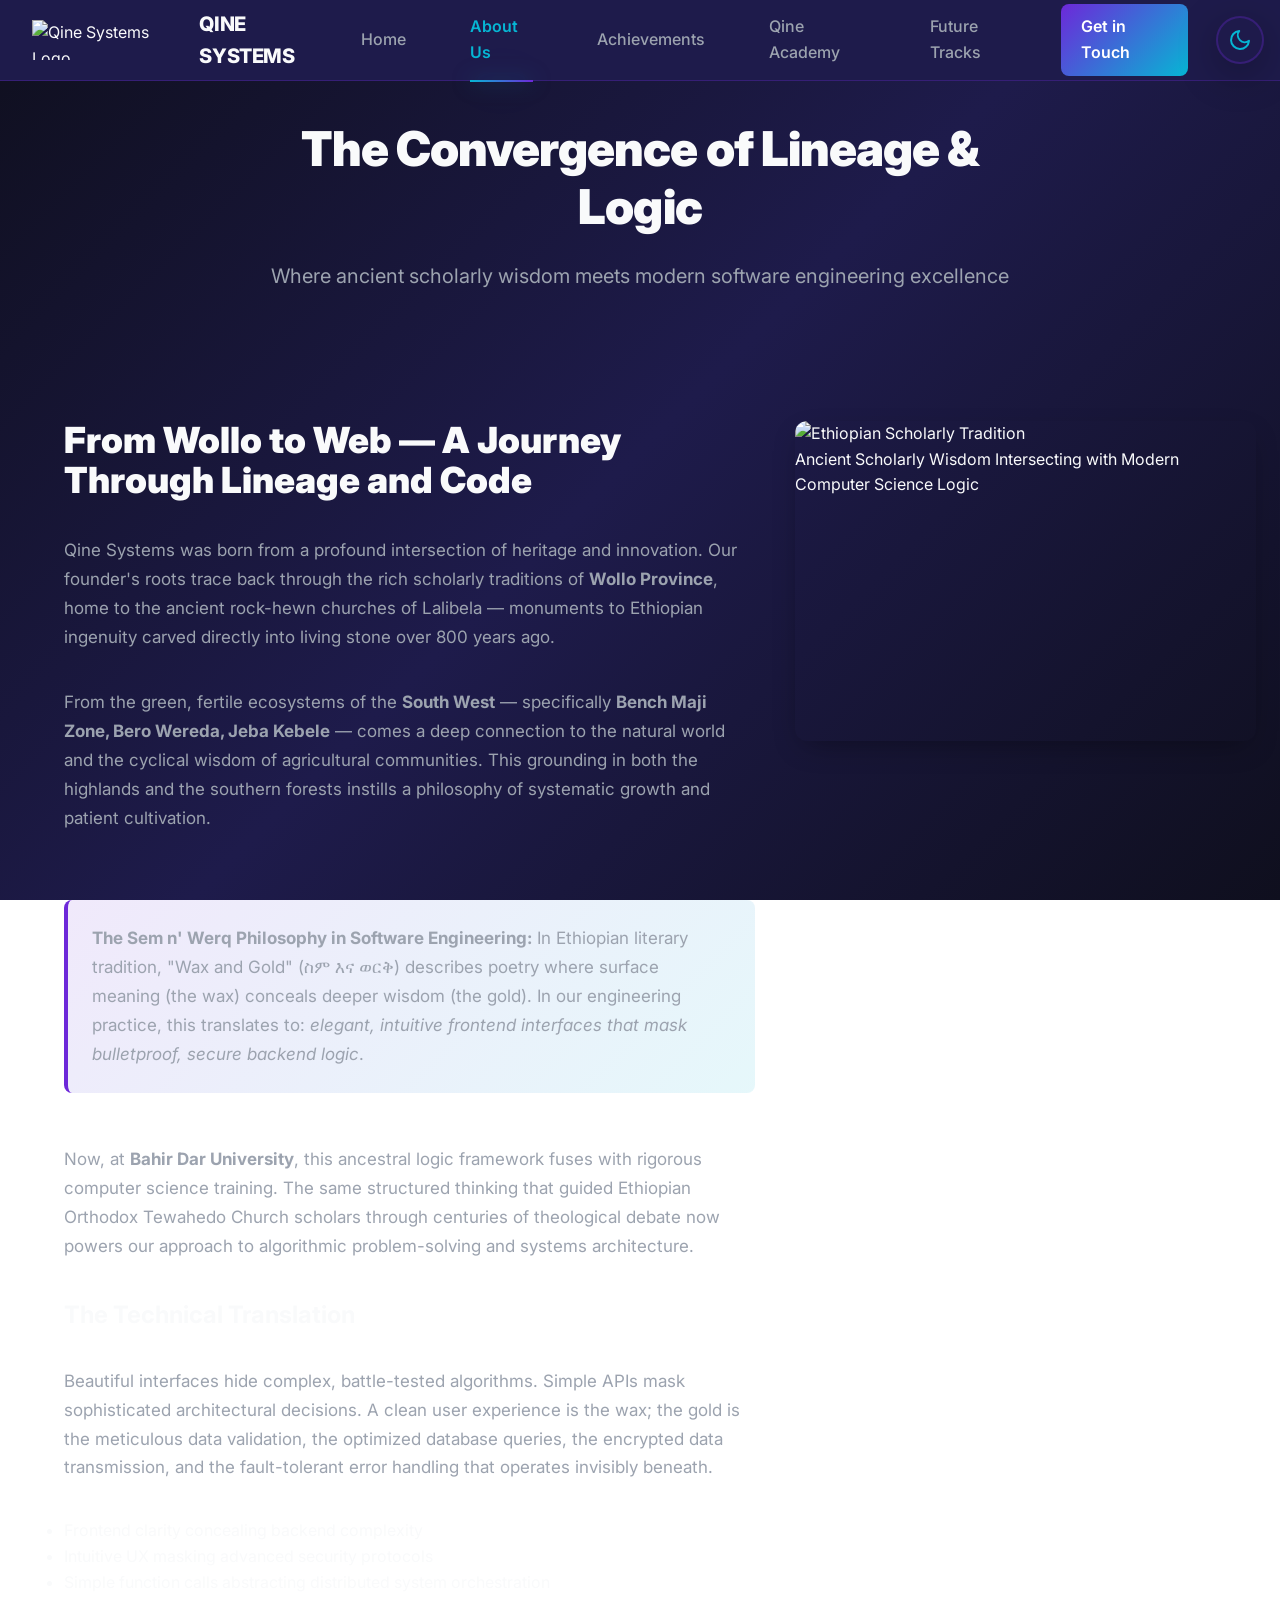
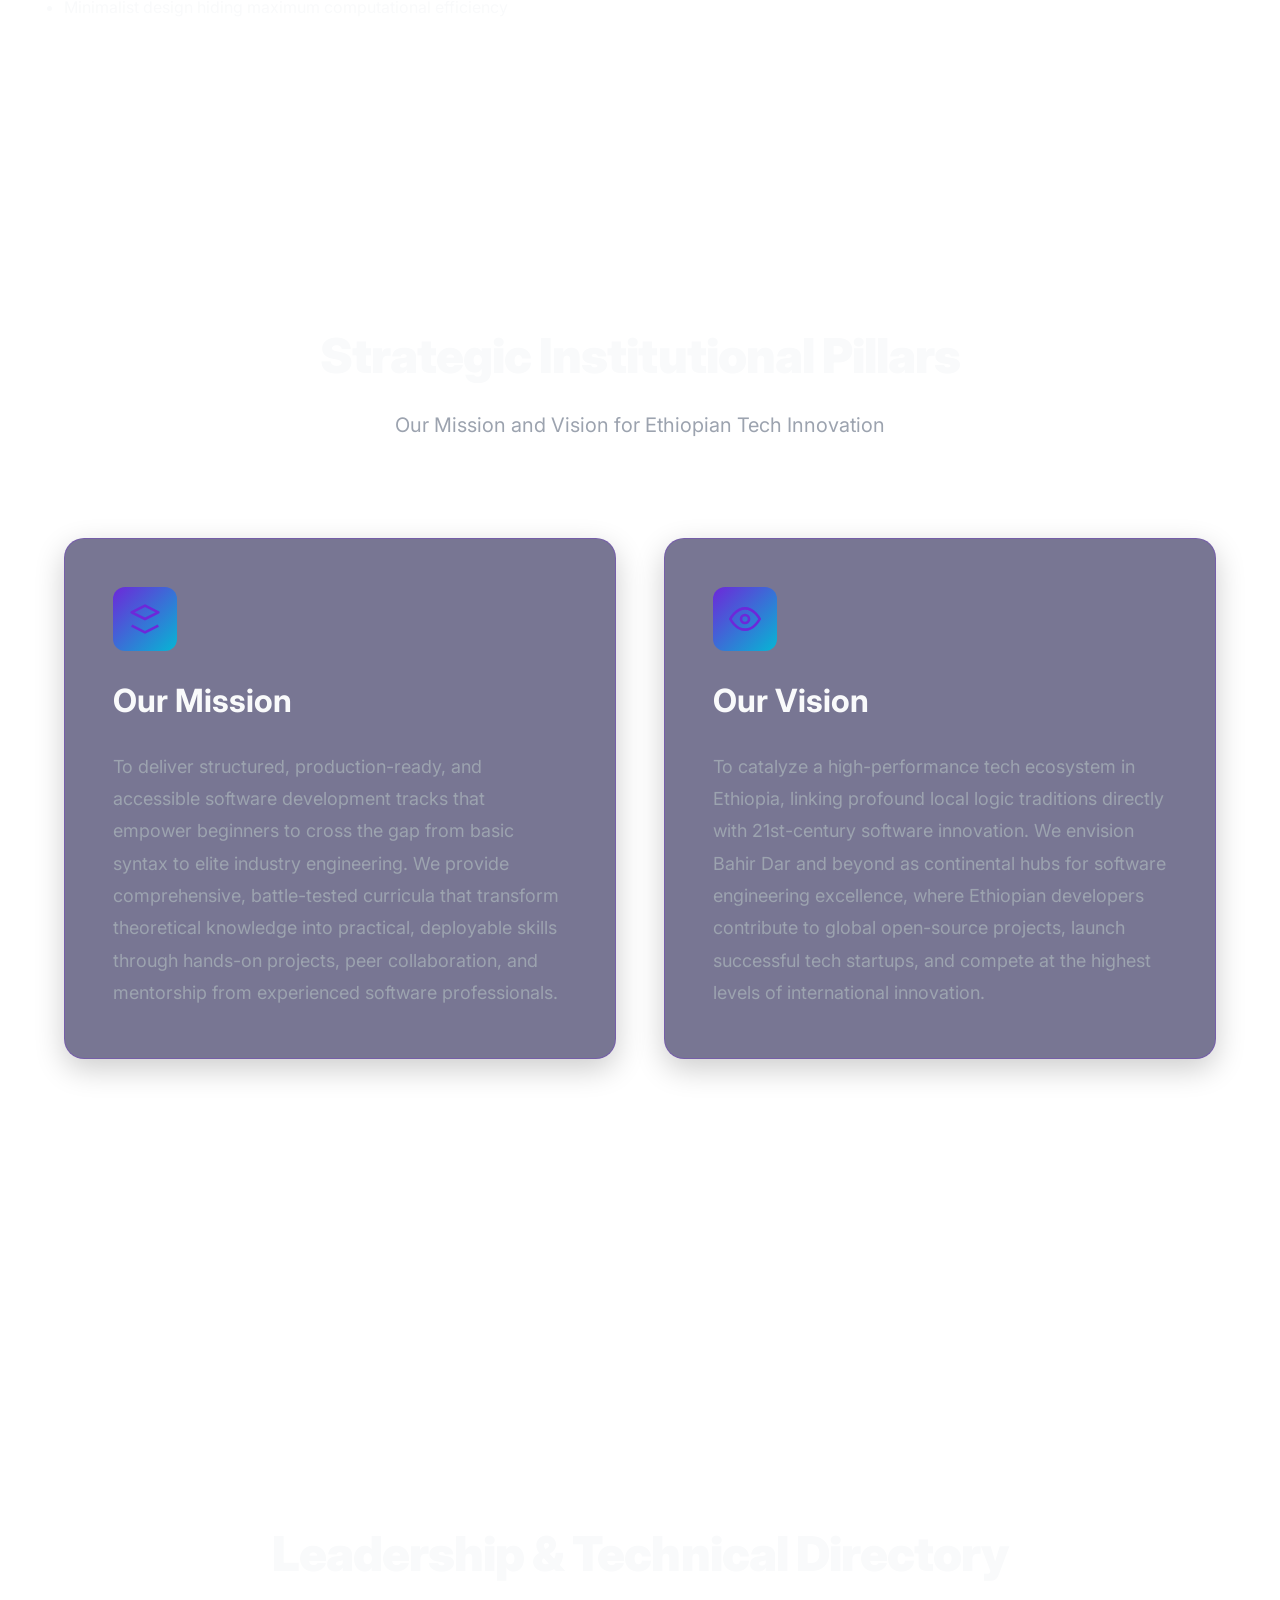
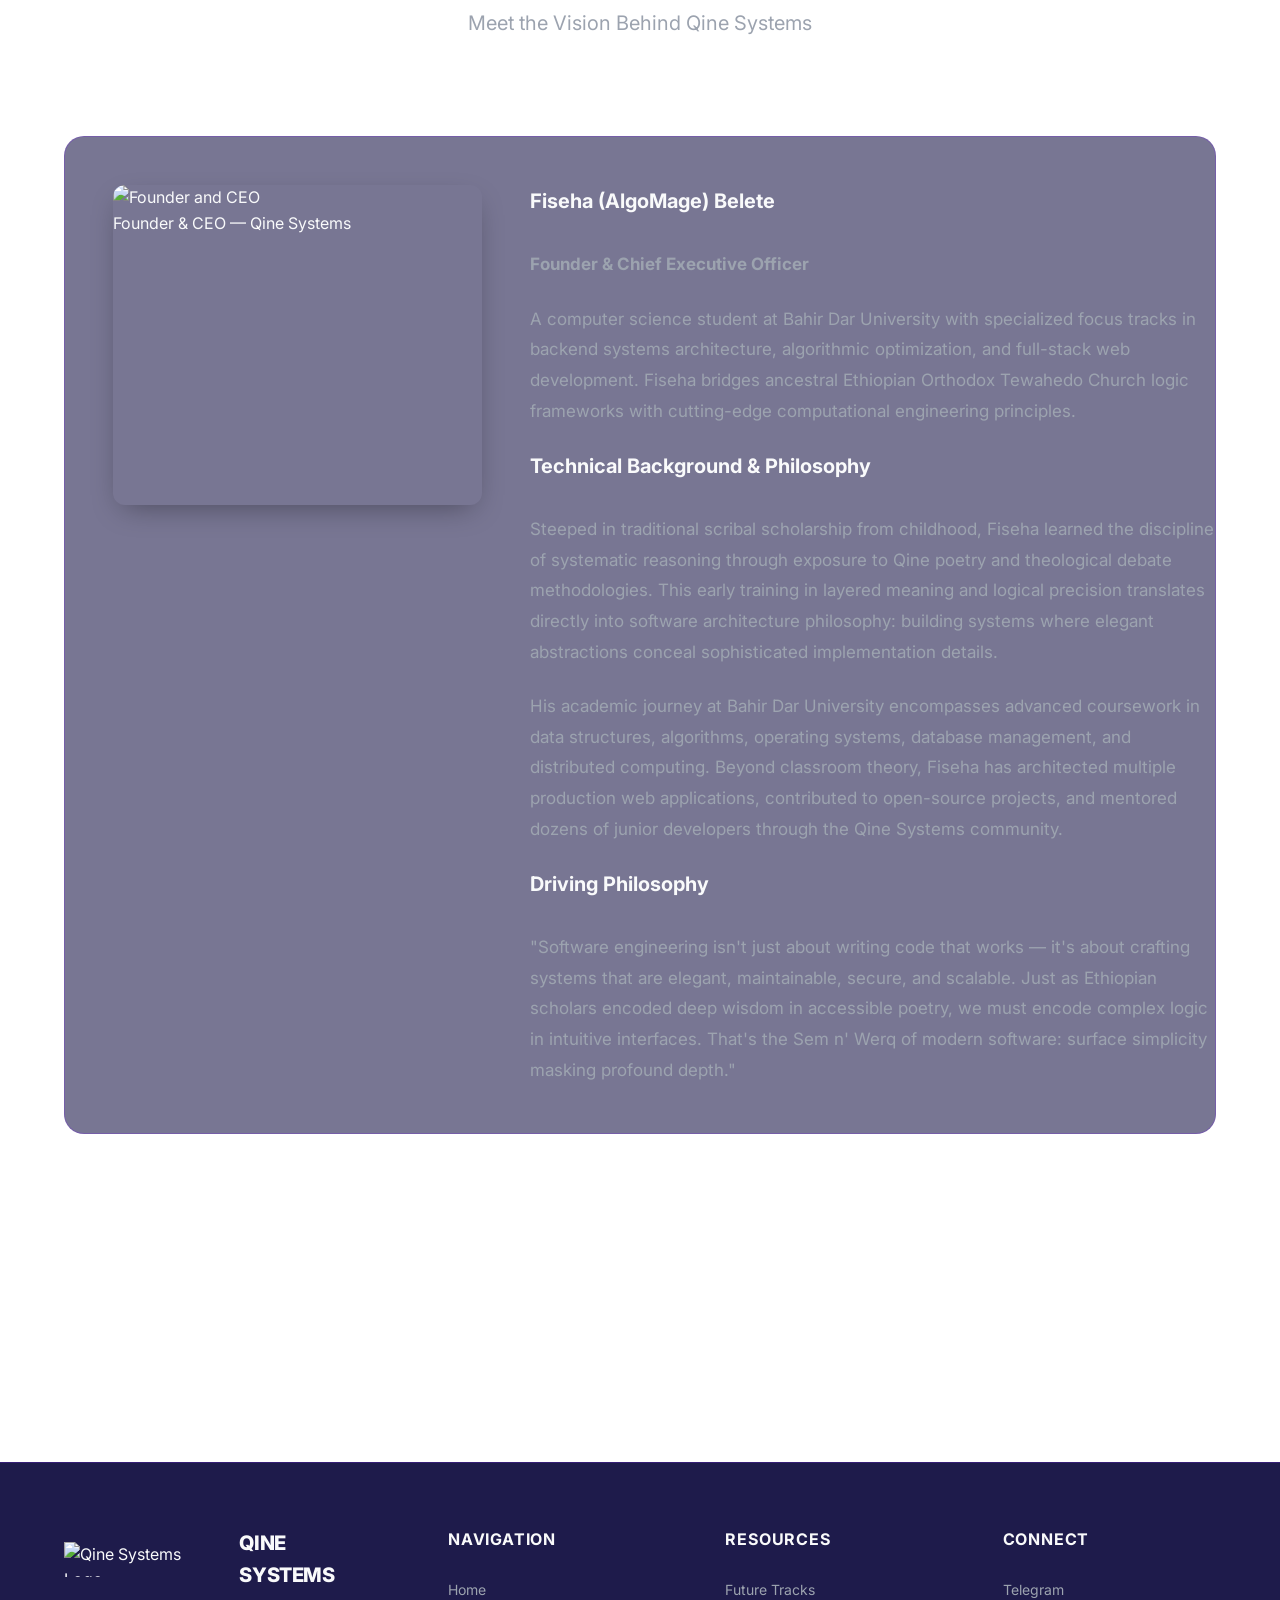
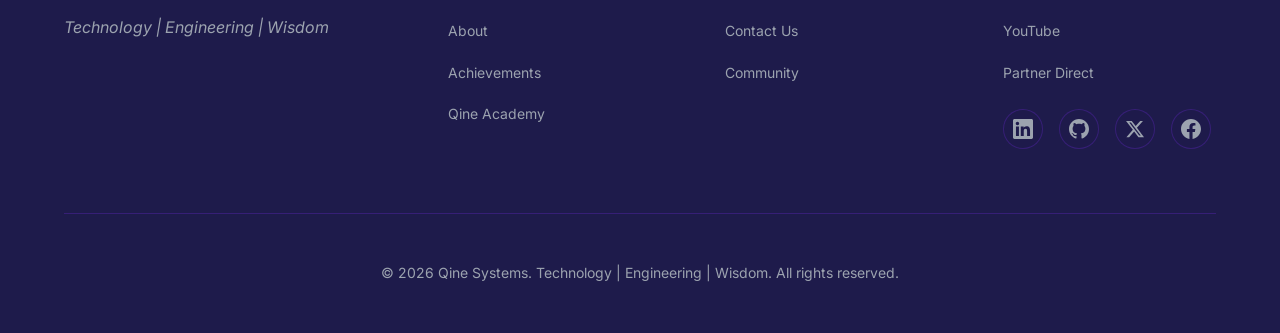
==== pages/about.html @ 892a22a5 "Add foundational HTML structure for Qine Systems website with header, footer, and home, roadmap, and" ====
<!DOCTYPE html>
<html lang="en">
<head>
    <meta charset="UTF-8">
    <meta name="viewport" content="width=device-width, initial-scale=1.0">
    <meta name="description" content="About Qine Systems - The Convergence of Lineage & Logic. Discover the Sem n' Werq philosophy and our academic foundation at Bahir Dar University.">
    <meta name="author" content="Qine Systems">
    <meta name="theme-color" content="#1E1B4B">
    <title>About Us - Qine Systems</title>
    <link rel="stylesheet" href="../styles.css">
    <link rel="preconnect" href="https://fonts.googleapis.com">
    <link rel="preconnect" href="https://fonts.gstatic.com" crossorigin>
    <link href="https://fonts.googleapis.com/css2?family=Inter:wght@300;400;500;600;700;800;900&family=JetBrains+Mono:wght@400;500;600;700&display=swap" rel="stylesheet">
</head>
<body>
    <!-- Global Navigation Bar with Theme Toggle INSIDE -->
    <header class="header" role="banner">
        <nav class="navbar" role="navigation" aria-label="Main navigation">
            <div class="nav-brand">
                <img src="../QineSystem-Logo.png" alt="Qine Systems Logo" class="nav-logo-image">
                <a href="home.html" class="logo">QINE SYSTEMS</a>
            </div>
            
            <button class="nav-toggle" aria-label="Toggle mobile menu">
                <span class="hamburger"></span>
                <span class="hamburger"></span>
                <span class="hamburger"></span>
            </button>
            
            <ul class="nav-menu">
                <li><a href="home.html" class="nav-link">Home</a></li>
                <li><a href="about.html" class="nav-link active">About Us</a></li>
                <li><a href="achievements.html" class="nav-link">Achievements</a></li>
                <li><a href="academy.html" class="nav-link">Qine Academy</a></li>
                <li><a href="roadmap.html" class="nav-link">Future Tracks</a></li>
                <li><a href="contact.html" class="nav-link btn-nav">Get in Touch</a></li>
            </ul>
            
            <!-- THEME TOGGLE - ABSOLUTE INSIDE HEADER -->
            <button class="theme-toggle" aria-label="Toggle dark/light mode" title="Toggle theme">
                <svg class="moon-icon" xmlns="http://www.w3.org/2000/svg" viewBox="0 0 24 24" fill="none" stroke="currentColor" stroke-width="2" stroke-linecap="round" stroke-linejoin="round">
                    <path d="M21 12.79A9 9 0 1 1 11.21 3 7 7 0 0 0 21 12.79z"></path>
                </svg>
                <svg class="sun-icon" xmlns="http://www.w3.org/2000/svg" viewBox="0 0 24 24" fill="none" stroke="currentColor" stroke-width="2" stroke-linecap="round" stroke-linejoin="round">
                    <circle cx="12" cy="12" r="5"></circle>
                    <line x1="12" y1="1" x2="12" y2="3"></line>
                    <line x1="12" y1="21" x2="12" y2="23"></line>
                    <line x1="4.22" y1="4.22" x2="5.64" y2="5.64"></line>
                    <line x1="18.36" y1="18.36" x2="19.78" y2="19.78"></line>
                    <line x1="1" y1="12" x2="3" y2="12"></line>
                    <line x1="21" y1="12" x2="23" y2="12"></line>
                    <line x1="4.22" y1="19.78" x2="5.64" y2="18.36"></line>
                    <line x1="18.36" y1="5.64" x2="19.78" y2="4.22"></line>
                </svg>
            </button>
        </nav>
    </header>

    <!-- SECTION 1: THE CULTURAL & STRUCTURAL ROADMAP -->
    <section id="about" class="deep-section about-section" role="main">
        <div class="container">
            <div class="section-header">
                <h1 class="section-title">The Convergence of Lineage & Logic</h1>
                <p class="section-subtitle">
                    Where ancient scholarly wisdom meets modern software engineering excellence
                </p>
            </div>
            
            <div class="asymmetric-grid">
                <!-- Left Column: Full Cultural Narrative (60%) -->
                <div class="content-column">
                    <h2>From Wollo to Web — A Journey Through Lineage and Code</h2>
                    
                    <p>
                        Qine Systems was born from a profound intersection of heritage and innovation. Our founder's 
                        roots trace back through the rich scholarly traditions of <strong>Wollo Province</strong>, home 
                        to the ancient rock-hewn churches of Lalibela — monuments to Ethiopian ingenuity carved directly 
                        into living stone over 800 years ago.
                    </p>
                    
                    <p>
                        From the green, fertile ecosystems of the <strong>South West</strong> — specifically <strong>Bench 
                        Maji Zone, Bero Wereda, Jeba Kebele</strong> — comes a deep connection to the natural world and 
                        the cyclical wisdom of agricultural communities. This grounding in both the highlands and the 
                        southern forests instills a philosophy of systematic growth and patient cultivation.
                    </p>
                    
                    <div class="highlight-box">
                        <p>
                            <strong>The Sem n' Werq Philosophy in Software Engineering:</strong> In Ethiopian literary 
                            tradition, "Wax and Gold" (ስም እና ወርቅ) describes poetry where surface meaning (the wax) 
                            conceals deeper wisdom (the gold). In our engineering practice, this translates to: 
                            <em>elegant, intuitive frontend interfaces that mask bulletproof, secure backend logic</em>.
                        </p>
                    </div>
                    
                    <p>
                        Now, at <strong>Bahir Dar University</strong>, this ancestral logic framework fuses with rigorous 
                        computer science training. The same structured thinking that guided Ethiopian Orthodox Tewahedo 
                        Church scholars through centuries of theological debate now powers our approach to algorithmic 
                        problem-solving and systems architecture.
                    </p>
                    
                    <h3>The Technical Translation</h3>
                    
                    <p>
                        Beautiful interfaces hide complex, battle-tested algorithms. Simple APIs mask sophisticated 
                        architectural decisions. A clean user experience is the wax; the gold is the meticulous data 
                        validation, the optimized database queries, the encrypted data transmission, and the fault-tolerant 
                        error handling that operates invisibly beneath.
                    </p>
                    
                    <ul>
                        <li>Frontend clarity concealing backend complexity</li>
                        <li>Intuitive UX masking advanced security protocols</li>
                        <li>Simple function calls abstracting distributed system orchestration</li>
                        <li>Minimalist design hiding maximum computational efficiency</li>
                    </ul>
                </div>
                
                <!-- Right Column: Heritage Visual (40%) -->
                <div class="image-container">
                    <img src="../assets/qine-heritage-visual.jpg" alt="Ethiopian Scholarly Tradition">
                    <div class="image-overlay">
                        <p class="image-note gold">Ancient Scholarly Wisdom Intersecting with Modern Computer Science Logic</p>
                    </div>
                </div>
            </div>
        </div>
    </section>

    <div class="section-divider"></div>

    <!-- SECTION 2: STRATEGIC INSTITUTIONAL PILLARS -->
    <section class="deep-section pillars-section">
        <div class="container">
            <div class="section-header">
                <h2 class="section-title">Strategic Institutional Pillars</h2>
                <p class="section-subtitle">Our Mission and Vision for Ethiopian Tech Innovation</p>
            </div>
            
            <div class="mission-vision-expanded">
                <!-- Mission Module -->
                <div class="mission-vision-card-large">
                    <div class="card-icon-large" aria-hidden="true">
                        <svg width="60" height="60" viewBox="0 0 24 24" fill="none" xmlns="http://www.w3.org/2000/svg">
                            <path d="M12 2L2 7L12 12L22 7L12 2Z" stroke="currentColor" stroke-width="2" stroke-linejoin="round"/>
                            <path d="M2 17L12 22L22 17" stroke="currentColor" stroke-width="2" stroke-linejoin="round"/>
                        </svg>
                    </div>
                    <h3>Our Mission</h3>
                    <p>
                        To deliver structured, production-ready, and accessible software development tracks that 
                        empower beginners to cross the gap from basic syntax to elite industry engineering. We 
                        provide comprehensive, battle-tested curricula that transform theoretical knowledge into 
                        practical, deployable skills through hands-on projects, peer collaboration, and mentorship 
                        from experienced software professionals.
                    </p>
                </div>
                
                <!-- Vision Module -->
                <div class="mission-vision-card-large">
                    <div class="card-icon-large" aria-hidden="true">
                        <svg width="60" height="60" viewBox="0 0 24 24" fill="none" xmlns="http://www.w3.org/2000/svg">
                            <path d="M1 12s4-8 11-8 11 8 11 8-4 8-11 8-11-8-11-8z" stroke="currentColor" stroke-width="2"/>
                            <circle cx="12" cy="12" r="3" stroke="currentColor" stroke-width="2"/>
                        </svg>
                    </div>
                    <h3>Our Vision</h3>
                    <p>
                        To catalyze a high-performance tech ecosystem in Ethiopia, linking profound local logic 
                        traditions directly with 21st-century software innovation. We envision Bahir Dar and beyond 
                        as continental hubs for software engineering excellence, where Ethiopian developers contribute 
                        to global open-source projects, launch successful tech startups, and compete at the highest 
                        levels of international innovation.
                    </p>
                </div>
            </div>
        </div>
    </section>

    <div class="section-divider"></div>

    <!-- SECTION 3: LEADERSHIP & TECH DIRECTORY -->
    <section class="deep-section leadership-section">
        <div class="container">
            <div class="section-header">
                <h2 class="section-title">Leadership & Technical Directory</h2>
                <p class="section-subtitle">Meet the Vision Behind Qine Systems</p>
            </div>
            
            <div class="leadership-profile-expanded">
                <!-- Left Column: Founder Profile Image (35%) -->
                <div class="image-container" style="height: 400px;">
                    <img src="../assets/founder-profile.jpg" alt="Founder and CEO">
                    <div class="image-overlay">
                        <p class="image-note gold">Founder & CEO — Qine Systems</p>
                    </div>
                </div>
                
                <!-- Right Column: Comprehensive Bio (65%) -->
                <div class="profile-bio-extended">
                    <h4>Fiseha (AlgoMage) Belete</h4>
                    <p><strong>Founder & Chief Executive Officer</strong></p>
                    
                    <p>
                        A computer science student at Bahir Dar University with specialized focus tracks in backend 
                        systems architecture, algorithmic optimization, and full-stack web development. Fiseha bridges 
                        ancestral Ethiopian Orthodox Tewahedo Church logic frameworks with cutting-edge computational 
                        engineering principles.
                    </p>
                    
                    <h4>Technical Background & Philosophy</h4>
                    
                    <p>
                        Steeped in traditional scribal scholarship from childhood, Fiseha learned the discipline of 
                        systematic reasoning through exposure to Qine poetry and theological debate methodologies. 
                        This early training in layered meaning and logical precision translates directly into software 
                        architecture philosophy: building systems where elegant abstractions conceal sophisticated 
                        implementation details.
                    </p>
                    
                    <p>
                        His academic journey at Bahir Dar University encompasses advanced coursework in data structures, 
                        algorithms, operating systems, database management, and distributed computing. Beyond classroom 
                        theory, Fiseha has architected multiple production web applications, contributed to open-source 
                        projects, and mentored dozens of junior developers through the Qine Systems community.
                    </p>
                    
                    <h4>Driving Philosophy</h4>
                    
                    <p>
                        "Software engineering isn't just about writing code that works — it's about crafting systems 
                        that are elegant, maintainable, secure, and scalable. Just as Ethiopian scholars encoded deep 
                        wisdom in accessible poetry, we must encode complex logic in intuitive interfaces. That's the 
                        Sem n' Werq of modern software: surface simplicity masking profound depth."
                    </p>
                </div>
            </div>
        </div>
    </section>

    <!-- Footer -->
    <footer class="footer" role="contentinfo">
        <div class="container">
            <div class="footer-content">
                <div class="footer-brand">
                    <div class="footer-logo-container">
                        <img src="../QineSystem-Logo.png" alt="Qine Systems Logo" class="footer-logo-image">
                        <h3 class="footer-logo">QINE SYSTEMS</h3>
                    </div>
                    <p class="footer-tagline">Technology | Engineering | Wisdom</p>
                </div>
                
                <nav class="footer-links" aria-label="Footer navigation">
                    <div class="footer-column">
                        <h4>Navigation</h4>
                        <ul>
                            <li><a href="home.html">Home</a></li>
                            <li><a href="about.html">About</a></li>
                            <li><a href="achievements.html">Achievements</a></li>
                            <li><a href="academy.html">Qine Academy</a></li>
                        </ul>
                    </div>
                    
                    <div class="footer-column">
                        <h4>Resources</h4>
                        <ul>
                            <li><a href="roadmap.html">Future Tracks</a></li>
                            <li><a href="contact.html">Contact Us</a></li>
                            <li><a href="https://t.me/QineSystems" target="_blank" rel="noopener noreferrer">Community</a></li>
                        </ul>
                    </div>
                    
                    <div class="footer-column">
                        <h4>Connect</h4>
                        <ul>
                            <li><a href="https://t.me/QineSystems" target="_blank" rel="noopener noreferrer">Telegram</a></li>
                            <li><a href="https://youtube.com/@QineSystems" target="_blank" rel="noopener noreferrer">YouTube</a></li>
                            <li><a href="https://t.me/YourPersonalTelegram" target="_blank" rel="noopener noreferrer">Partner Direct</a></li>
                        </ul>
                        <div class="footer-social">
                            <a href="https://www.linkedin.com/company/qinesystems" class="social-link linkedin" target="_blank" rel="noopener noreferrer" aria-label="LinkedIn">
                                <svg xmlns="http://www.w3.org/2000/svg" viewBox="0 0 24 24" fill="currentColor">
                                    <path d="M20.447 20.452h-3.554v-5.569c0-1.328-.027-3.037-1.852-3.037-1.853 0-2.136 1.445-2.136 2.939v5.667H9.351V9h3.414v1.561h.046c.477-.9 1.637-1.85 3.37-1.85 3.601 0 4.267 2.37 4.267 5.455v6.286zM5.337 7.433c-1.144 0-2.063-.926-2.063-2.065 0-1.138.92-2.063 2.063-2.063 1.14 0 2.064.925 2.064 2.063 0 1.139-.925 2.065-2.064 2.065zm1.782 13.019H3.555V9h3.564v11.452zM22.225 0H1.771C.792 0 0 .774 0 1.729v20.542C0 23.227.792 24 1.771 24h20.451C23.2 24 24 23.227 24 22.271V1.729C24 .774 23.2 0 22.222 0h.003z"/>
                                </svg>
                            </a>
                            <a href="https://github.com/qinesystems" class="social-link github" target="_blank" rel="noopener noreferrer" aria-label="GitHub">
                                <svg xmlns="http://www.w3.org/2000/svg" viewBox="0 0 24 24" fill="currentColor">
                                    <path d="M12 0c-6.626 0-12 5.373-12 12 0 5.302 3.438 9.8 8.207 11.387.599.111.793-.261.793-.577v-2.234c-3.338.726-4.033-1.416-4.033-1.416-.546-1.387-1.333-1.756-1.333-1.756-1.089-.745.083-.729.083-.729 1.205.084 1.839 1.237 1.839 1.237 1.07 1.834 2.807 1.304 3.492.997.107-.775.418-1.305.762-1.604-2.665-.305-5.467-1.334-5.467-5.931 0-1.311.469-2.381 1.236-3.221-.124-.303-.535-1.524.117-3.176 0 0 1.008-.322 3.301 1.23.957-.266 1.983-.399 3.003-.404 1.02.005 2.047.138 3.006.404 2.291-1.552 3.297-1.23 3.297-1.23.653 1.653.242 2.874.118 3.176.77.84 1.235 1.911 1.235 3.221 0 4.609-2.807 5.624-5.479 5.921.43.372.823 1.102.823 2.222v3.293c0 .319.192.694.801.576 4.765-1.589 8.199-6.086 8.199-11.386 0-6.627-5.373-12-12-12z"/>
                                </svg>
                            </a>
                            <a href="https://twitter.com/QineSystems" class="social-link twitter" target="_blank" rel="noopener noreferrer" aria-label="X (Twitter)">
                                <svg xmlns="http://www.w3.org/2000/svg" viewBox="0 0 24 24" fill="currentColor">
                                    <path d="M18.244 2.25h3.308l-7.227 8.26 8.502 11.24H16.17l-5.214-6.817L4.99 21.75H1.68l7.73-8.835L1.254 2.25H8.08l4.713 6.231zm-1.161 17.52h1.833L7.084 4.126H5.117z"/>
                                </svg>
                            </a>
                            <a href="https://www.facebook.com/QineSystems" class="social-link facebook" target="_blank" rel="noopener noreferrer" aria-label="Facebook">
                                <svg xmlns="http://www.w3.org/2000/svg" viewBox="0 0 24 24" fill="currentColor">
                                    <path d="M24 12.073c0-6.627-5.373-12-12-12s-12 5.373-12 12c0 5.99 4.388 10.954 10.125 11.854v-8.385H7.078v-3.47h3.047V9.43c0-3.007 1.792-4.669 4.533-4.669 1.312 0 2.686.235 2.686.235v2.953H15.83c-1.491 0-1.956.925-1.956 1.874v2.25h3.328l-.532 3.47h-2.796v8.385C19.612 23.027 24 18.062 24 12.073z"/>
                                </svg>
                            </a>
                        </div>
                    </div>
                </nav>
            </div>
            
            <div class="footer-bottom">
                <p>&copy; 2026 Qine Systems. Technology | Engineering | Wisdom. All rights reserved.</p>
            </div>
        </div>
    </footer>

    

    <script src="../script.js"></script>
</body>
</html>
---- styles.css ----
/* ========================================
   QINE SYSTEMS - FIXED LAYOUT CONFIGURATION
   Elite Frontend with Strict Constraints
   ======================================== */

* {
    margin: 0;
    padding: 0;
    box-sizing: border-box;
}
  body {
    /* Sets the background image path */
    background-image: url('qine.jpg'); 

    /* Prevents the image from repeating like a tile grid */
    background-repeat: no-repeat; 

    /* Scales the image to fully cover the entire screen */
    background-size: cover; 

    /* Centers the image horizontally and vertically */
    background-position: center; 

    /* Keeps the image fixed in place while scrolling */
    background-attachment: fixed; 
  }
:root {
    /* DARK MODE (Default) - Cyber Tech Aesthetic */
    --deep-indigo: #1E1B4B;
    --dark-indigo: #312E81;
    --dark-obsidian: #0F0F1E;
    --electric-violet: #6D28D9;
    --cyber-blue: #06B6D4;
    --radiant-gold: #D97706;
    
    /* Extended Colors */
    --violet-light: #8B5CF6;
    --blue-light: #22D3EE;
    --gold-light: #FBBF24;
    --gray-dark: #1F2937;
    --gray-medium: #374151;
    --gray-light: #9CA3AF;
    --white: #FFFFFF;
    --off-white: #F9FAFB;
    
    /* Theme Variables - Dark Mode */
    --bg-primary: linear-gradient(135deg, #0F0F1E 0%, #1E1B4B 50%, #0F0F1E 100%);
    --bg-secondary: #1E1B4B;
    --bg-card: rgba(30, 27, 75, 0.6);
    --text-primary: #F9FAFB;
    --text-secondary: #9CA3AF;
    --border-color: rgba(109, 40, 217, 0.3);
    
    /* Typography */
    --font-primary: 'Inter', -apple-system, BlinkMacSystemFont, 'Segoe UI', sans-serif;
    --font-mono: 'JetBrains Mono', 'Fira Code', monospace;
    
    /* Spacing */
    --spacing-xs: 0.5rem;
    --spacing-sm: 1rem;
    --spacing-md: 1.5rem;
    --spacing-lg: 2rem;
    --spacing-xl: 3rem;
    --spacing-2xl: 4rem;
    --spacing-3xl: 6rem;
    
    /* Transitions */
    --transition-fast: 0.2s ease;
    --transition-normal: 0.3s ease;
    --transition-slow: 0.5s ease;
    
    /* Border Radius */
    --radius-sm: 0.375rem;
    --radius-md: 0.5rem;
    --radius-lg: 0.75rem;
    --radius-xl: 1rem;
    
    /* Shadows & Glows */
    --glow-violet: 0 0 20px rgba(109, 40, 217, 0.5), 0 0 40px rgba(109, 40, 217, 0.3);
    --glow-blue: 0 0 20px rgba(6, 182, 212, 0.5), 0 0 40px rgba(6, 182, 212, 0.3);
    --glow-gold: 0 0 20px rgba(217, 119, 6, 0.5), 0 0 40px rgba(217, 119, 6, 0.3);
    --shadow-lg: 0 10px 40px rgba(0, 0, 0, 0.3);
    --shadow-xl: 0 20px 60px rgba(0, 0, 0, 0.4);
}

/* LIGHT MODE - SEVERED ENGINE WITH STRICT CONSTRAINTS */
[data-theme="light"] {
    /* FORCE LIGHT BACKGROUND */
    --bg-primary: #F8FAFC;
    --bg-secondary: #FFFFFF;
    --bg-card: rgba(255, 255, 255, 0.95);
    
    /* FORCE DEEP DARK TEXT */
    --text-primary: #0F172A;
    --text-secondary: #475569;
    
    /* HIGH CONTRAST ACCENTS - NO NEON */
    --electric-violet: #6D28D9;  /* Deep Royal Violet */
    --cyber-blue: #2563EB;       /* Deep Royal Blue */
    --radiant-gold: #B45309;     /* Antique Gold */
    
    --violet-light: #6D28D9;
    --blue-light: #2563EB;
    --gold-light: #B45309;
    
    /* Borders */
    --border-color: rgba(109, 40, 217, 0.2);
    
    /* NO GLOWING NEON IN LIGHT MODE */
    --glow-violet: 0 0 15px rgba(109, 40, 217, 0.2);
    --glow-blue: 0 0 15px rgba(37, 99, 235, 0.2);
    --glow-gold: 0 0 15px rgba(180, 83, 9, 0.2);
    --shadow-lg: 0 10px 40px rgba(0, 0, 0, 0.1);
    --shadow-xl: 0 20px 60px rgba(0, 0, 0, 0.12);
}

html {
    scroll-behavior: smooth;
    overflow-x: hidden;
}

/* ABSOLUTE ALIGNMENT - CENTERED FLEX LAYOUT */
body {
    font-family: var(--font-primary);
    background: var(--bg-primary);
    background-attachment: fixed;
    color: var(--text-primary);
    line-height: 1.6;
    overflow-x: hidden;
    min-height: 100vh;
    transition: background 0.3s ease, color 0.3s ease;
    
    /* GLOBAL CENTERING TO PREVENT DRIFT */
    display: flex;
    flex-direction: column;
    justify-content: center;
    align-items: center;
}


/* ========================================
   OPTIMIZED LAYOUT - COMPACT VERTICAL FLOW
   Eliminates Empty Spaces & Tight Padding
   ======================================== */

/* Remove Min-Height Constraints - Let Content Flow Naturally */
.deep-section,
.hero-section,
.about-section,
.achievements-section,
.academy-section,
.contact-section {
    min-height: auto !important;
    height: auto !important;
    padding: 2.5rem 0 !important; /* Compact py-10 equivalent */
}

/* Asymmetric Grid - Compact Version */
.asymmetric-grid {
    display: grid;
    grid-template-columns: 60% 40%;
    gap: 2.5rem;
    align-items: start; /* Changed from center to start */
    padding: 2rem 0; /* Reduced from 6rem */
    min-height: auto; /* Removed min-height constraint */
}

.asymmetric-grid.reversed {
    grid-template-columns: 40% 60%;
}

/* Strict 50/50 Split - Compact Version */
.split-grid-50 {
    display: grid;
    grid-template-columns: 1fr 1fr;
    gap: 2.5rem;
    align-items: start; /* Changed from center to start */
    padding: 2rem 0; /* Reduced from 6rem */
}

@media (max-width: 1024px) {
    .asymmetric-grid,
    .asymmetric-grid.reversed,
    .split-grid-50 {
        grid-template-columns: 1fr;
        gap: 2rem;
        padding: 2rem 0;
    }
}

/* Content Column - Compact Spacing */
.content-column {
    display: flex;
    flex-direction: column;
    gap: 1.25rem; /* Reduced from 2rem */
}

.content-column h2 {
    font-size: 2.25rem; /* Reduced from 2.5rem */
    font-weight: 900;
    line-height: 1.1;
    margin-bottom: 1rem; /* Reduced from 1.5rem */
    color: var(--text-primary);
}

.content-column h3 {
    font-size: 1.5rem; /* Reduced from 1.75rem */
    font-weight: 700;
    margin-bottom: 0.75rem;
    color: var(--text-primary);
}

.content-column p {
    font-size: 1.0625rem; /* Slightly reduced */
    line-height: 1.7; /* Tightened from 1.8 */
    color: var(--text-secondary);
    margin-bottom: 1rem; /* Reduced from 1.5rem */
}

/* Section Dividers - Reduced Margins */
.section-divider {
    height: 1px; /* Reduced from 2px */
    background: linear-gradient(90deg, transparent, var(--electric-violet), var(--cyber-blue), transparent);
    margin: 3rem 0; /* Reduced from 6rem */
    opacity: 0.3;
}

/* Highlight Box - Compact */
.highlight-box {
    background: linear-gradient(135deg, rgba(109, 40, 217, 0.1), rgba(6, 182, 212, 0.1));
    border-left: 3px solid var(--electric-violet); /* Reduced from 4px */
    padding: 1rem; /* Reduced from 1.5rem */
    border-radius: 8px;
    margin: 1.25rem 0; /* Reduced from 2rem */
}

/* Image Containers - Strict Height Constraint */
.image-container,
.image-wrapper-enhanced {
    border-radius: 12px;
    width: 100%;
    max-height: 320px; /* Strict constraint */
    height: 320px; /* Fixed height */
    overflow: hidden;
    position: relative;
    box-shadow: 0 10px 30px -10px rgba(0, 0, 0, 0.4);
    transition: all 0.3s ease;
    margin: 0 auto;
}

.image-container:hover,
.image-wrapper-enhanced:hover {
    transform: translateY(-3px); /* Reduced from -5px */
    box-shadow: 0 15px 40px -10px rgba(0, 0, 0, 0.5);
}

.image-container img,
.image-wrapper-enhanced img {
    width: 100%;
    height: 100%;
    object-fit: cover;
}

/* Section Headers - Compact */
.section-header {
    text-align: center;
    margin-bottom: 2rem; /* Reduced from 3xl */
}

.section-title {
    font-size: 2.25rem; /* Reduced from 2.5rem/3rem */
    font-weight: 900;
    line-height: 1.2;
    margin-bottom: 0.75rem; /* Reduced */
    color: var(--text-primary);
}

.section-subtitle {
    font-size: 1.0625rem; /* Reduced from 1.25rem */
    line-height: 1.6;
    color: var(--text-secondary);
    max-width: 800px;
    margin: 0 auto;
}

/* Reduce motion for accessibility */
@media (prefers-reduced-motion: reduce) {
    *,
    *::before,
    *::after {
        animation-duration: 0.01ms !important;
        animation-iteration-count: 1 !important;
        transition-duration: 0.01ms !important;
    }
    
    html {
        scroll-behavior: auto;
    }
}

/* ========================================
   UTILITY CLASSES
   ======================================== */

.container {
    width: 100%;
    max-width: 1280px;
    margin: 0 auto;
    padding: 0 var(--spacing-md);
}

@media (min-width: 768px) {
    .container {
        padding: 0 var(--spacing-lg);
    }
}

.gradient-text {
    background: linear-gradient(135deg, var(--electric-violet), var(--cyber-blue), var(--radiant-gold));
    -webkit-background-clip: text;
    -webkit-text-fill-color: transparent;
    background-clip: text;
}

/* ========================================
   HEADER & NAVIGATION
   ======================================== */

.header {
    position: fixed;
    top: 0;
    left: 0;
    right: 0;
    z-index: 1000;
    background: var(--bg-secondary);
    border-bottom: 1px solid var(--border-color);
    backdrop-filter: blur(10px);
}

.navbar {
    position: relative;
    display: flex;
    align-items: center;
    justify-content: space-between;
    height: 80px;
    padding: 0 var(--spacing-md);
    max-width: 1280px;
    margin: 0 auto;
}

@media (min-width: 768px) {
    .navbar {
        padding: 0 var(--spacing-lg);
    }
}

.nav-brand {
    display: flex;
    align-items: center;
    gap: var(--spacing-sm);
    z-index: 1001;
}

.nav-logo-image {
    height: 40px;
    width: auto;
    object-fit: contain;
}

.logo {
    font-size: 1.25rem;
    font-weight: 800;
    color: var(--text-primary);
    text-decoration: none;
    letter-spacing: -0.02em;
}

/* FORCE STICKY TOGGLE - ABSOLUTE INSIDE HEADER */
.theme-toggle {
    position: absolute;
    right: 1rem;
    top: 50%;
    transform: translateY(-50%);
    z-index: 1002;
    width: 48px;
    height: 48px;
    display: flex;
    align-items: center;
    justify-content: center;
    background: var(--bg-card);
    border: 2px solid var(--border-color);
    border-radius: 50%;
    cursor: pointer;
    transition: all var(--transition-normal);
    box-shadow: var(--shadow-lg);
}

.theme-toggle:hover {
    border-color: var(--electric-violet);
    box-shadow: var(--glow-violet);
}

.theme-toggle svg {
    width: 24px;
    height: 24px;
    color: var(--cyber-blue);
    transition: transform var(--transition-normal);
}

.theme-toggle:hover svg {
    transform: rotate(180deg);
}

.theme-toggle .sun-icon {
    display: none;
}

.theme-toggle .moon-icon {
    display: block;
}

[data-theme="light"] .theme-toggle .sun-icon {
    display: block;
    color: var(--radiant-gold);
}

[data-theme="light"] .theme-toggle .moon-icon {
    display: none;
}

/* Mobile Toggle Position Adjustment */
@media (max-width: 768px) {
    .theme-toggle {
        right: 70px;
    }
}

/* Navigation Menu */
.nav-menu {
    display: flex;
    align-items: center;
    gap: var(--spacing-sm);
    list-style: none;
    margin-right: 60px;
}

.nav-link {
    display: inline-block;
    padding: var(--spacing-sm) var(--spacing-md);
    font-size: 1rem;
    font-weight: 500;
    color: var(--text-secondary);
    text-decoration: none;
    border-radius: var(--radius-md);
    transition: all var(--transition-fast);
}

.nav-link:hover {
    color: var(--cyber-blue);
    background: var(--bg-card);
}

.nav-link.active {
    color: var(--cyber-blue);
    font-weight: 600;
    position: relative;
}

.nav-link.active::after {
    content: '';
    position: absolute;
    bottom: 0;
    left: var(--spacing-md);
    right: var(--spacing-md);
    height: 2px;
    background: linear-gradient(90deg, var(--cyber-blue), var(--electric-violet));
    box-shadow: var(--glow-blue);
}

.btn-nav {
    background: linear-gradient(135deg, var(--electric-violet), var(--cyber-blue));
    color: #FFFFFF !important;
    font-weight: 600;
}

.btn-nav:hover {
    box-shadow: var(--glow-violet);
    transform: translateY(-2px);
}

/* Mobile Menu Toggle */
.nav-toggle {
    display: none;
    flex-direction: column;
    gap: 5px;
    background: none;
    border: none;
    cursor: pointer;
    padding: var(--spacing-sm);
    z-index: 1001;
}
.founder-image{
    width: 200px;
}
.hamburger {
    width: 24px;
    height: 2px;
    background: var(--text-primary);
    border-radius: 2px;
    transition: all var(--transition-fast);
}

@media (max-width: 768px) {
    .nav-toggle {
        display: flex;
    }
    
    .nav-menu {
        position: fixed;
        top: 80px;
        left: 0;
        right: 0;
        flex-direction: column;
        background: var(--bg-secondary);
        border-bottom: 1px solid var(--border-color);
        padding: var(--spacing-lg);
        margin-right: 0;
        transform: translateX(-100%);
        transition: transform var(--transition-normal);
        max-height: calc(100vh - 80px);
        overflow-y: auto;
    }
    
    .nav-menu.active {
        transform: translateX(0);
    }
    
    .nav-link {
        width: 100%;
        padding: var(--spacing-md);
    }
}

/* ========================================
   SECTIONS - CENTERED ALIGNMENT
   ======================================== */

section {
    width: 100%;
    padding: var(--spacing-3xl) 0;
    
    /* PREVENT SECTION OVERLAP */
    display: flex;
    flex-direction: column;
    justify-content: center;
    align-items: center;
}

/* CRITICAL FIX: Prevent Nav Header from Covering Page Titles */
section:first-of-type,
.deep-section:first-of-type,
.about-section:first-of-type,
.achievements-section:first-of-type,
.academy-section:first-of-type,
.contact-section:first-of-type,
.roadmap-section:first-of-type {
    padding-top: 120px !important; /* 80px nav + 40px breathing space */
}

.section-header {
    text-align: center;
    max-width: 800px;
    margin: 0 auto var(--spacing-2xl);
}

.section-title {
    font-size: 2.25rem;
    font-weight: 800;
    color: var(--text-primary);
    margin-bottom: var(--spacing-md);
    line-height: 1.2;
    letter-spacing: -0.02em;
}

.section-subtitle {
    font-size: 1.125rem;
    color: var(--text-secondary);
    line-height: 1.6;
}

/* ========================================
   HERO SECTION
   ======================================== */

.hero-section {
    min-height: 100vh;
    display: flex;
    align-items: center;
    padding-top: calc(80px + var(--spacing-xl));
    padding-bottom: var(--spacing-3xl);
    position: relative;
    overflow: hidden;
}

.hero-content {
    max-width: 100%;
    z-index: 2;
    display: flex;
    flex-direction: column;
    justify-content: center;
}

.hero-title {
    font-size: 2.5rem;
    font-weight: 900;
    line-height: 1.1;
    letter-spacing: -0.03em;
    margin-bottom: var(--spacing-lg);
    color: var(--text-primary);
}

@media (min-width: 1024px) {
    .hero-title {
        font-size: 3.5rem;
    }
}

.hero-subtitle {
    font-size: 1.25rem;
    line-height: 1.7;
    color: var(--text-secondary);
    margin-bottom: var(--spacing-xl);
}

.hero-badges {
    display: flex;
    flex-wrap: wrap;
    gap: var(--spacing-md);
    margin-bottom: var(--spacing-xl);
}

.badge {
    display: inline-flex;
    align-items: center;
    gap: var(--spacing-sm);
    padding: var(--spacing-sm) var(--spacing-md);
    background: var(--bg-card);
    border: 1px solid var(--border-color);
    border-radius: 50px;
    font-size: 0.875rem;
    color: var(--text-secondary);
    font-weight: 500;
}

.hero-actions {
    display: flex;
    flex-wrap: wrap;
    gap: var(--spacing-md);
}

/* Floating Particles */
.floating-particles {
    position: absolute;
    top: 0;
    left: 0;
    width: 100%;
    height: 100%;
    pointer-events: none;
    opacity: 0.3;
    overflow: hidden;
    z-index: 1;
}

.particle {
    position: absolute;
    font-size: 2rem;
    color: var(--electric-violet);
    animation: float 20s infinite ease-in-out;
    opacity: 0.4;
}

.particle:nth-child(1) { top: 10%; left: 10%; animation-delay: 0s; }
.particle:nth-child(2) { top: 20%; right: 15%; animation-delay: 2s; }
.particle:nth-child(3) { top: 60%; left: 20%; animation-delay: 4s; }
.particle:nth-child(4) { top: 80%; right: 25%; animation-delay: 6s; }
.particle:nth-child(5) { top: 40%; left: 70%; animation-delay: 8s; }
.particle:nth-child(6) { top: 70%; right: 60%; animation-delay: 10s; }
.particle:nth-child(7) { top: 30%; left: 50%; animation-delay: 12s; }
.particle:nth-child(8) { top: 50%; right: 40%; animation-delay: 14s; }

@keyframes float {
    0%, 100% { transform: translateY(0) rotate(0deg); }
    25% { transform: translateY(-30px) rotate(5deg); }
    50% { transform: translateY(-60px) rotate(0deg); }
    75% { transform: translateY(-30px) rotate(-5deg); }
}

/* Hexagon Grid Visual */
.hero-visual {
    position: absolute;
    right: 5%;
    top: 50%;
    transform: translateY(-50%);
    opacity: 0.3;
    z-index: 1;
}

.hexagon-grid {
    display: grid;
    grid-template-columns: repeat(3, 1fr);
    gap: var(--spacing-md);
}

.hexagon {
    width: 80px;
    height: 80px;
    background: linear-gradient(135deg, var(--electric-violet), var(--cyber-blue));
    clip-path: polygon(30% 0%, 70% 0%, 100% 50%, 70% 100%, 30% 100%, 0% 50%);
    opacity: 0.4;
    animation: pulse 3s infinite ease-in-out;
}

.hexagon:nth-child(even) {
    animation-delay: 1.5s;
}

@keyframes pulse {
    0%, 100% { opacity: 0.3; transform: scale(1); }
    50% { opacity: 0.6; transform: scale(1.05); }
}

/* ========================================
   BUTTONS
   ======================================== */

.btn {
    display: inline-flex;
    align-items: center;
    justify-content: center;
    gap: var(--spacing-sm);
    padding: var(--spacing-md) var(--spacing-xl);
    font-size: 1rem;
    font-weight: 600;
    font-family: var(--font-primary);
    text-decoration: none;
    border-radius: var(--radius-lg);
    border: none;
    cursor: pointer;
    transition: all var(--transition-normal);
    white-space: nowrap;
}

.btn-primary {
    background: linear-gradient(135deg, var(--electric-violet), var(--cyber-blue));
    color: #FFFFFF;
    box-shadow: 0 4px 12px rgba(0, 0, 0, 0.2);
}

.btn-primary:hover {
    box-shadow: var(--glow-violet);
    transform: translateY(-2px);
}

.btn-secondary {
    background: var(--bg-card);
    color: var(--text-primary);
    border: 2px solid var(--border-color);
}

.btn-secondary:hover {
    border-color: var(--electric-violet);
    box-shadow: 0 4px 12px rgba(0, 0, 0, 0.1);
}

.glow-button {
    position: relative;
    overflow: hidden;
}

.glow-button::before {
    content: '';
    position: absolute;
    top: 50%;
    left: 50%;
    width: 0;
    height: 0;
    border-radius: 50%;
    background: rgba(255, 255, 255, 0.3);
    transform: translate(-50%, -50%);
    transition: width 0.6s, height 0.6s;
}

.glow-button:hover::before {
    width: 300px;
    height: 300px;
}

/* ========================================
   CARDS
   ======================================== */

.card {
    background: var(--bg-card);
    border: 1px solid var(--border-color);
    border-radius: var(--radius-xl);
    padding: var(--spacing-xl);
    transition: all var(--transition-normal);
    box-shadow: 0 4px 12px rgba(0, 0, 0, 0.1);
}

.card:hover {
    transform: translateY(-4px);
    box-shadow: var(--shadow-lg);
    border-color: var(--electric-violet);
}

.card-header {
    display: flex;
    align-items: center;
    justify-content: space-between;
    margin-bottom: var(--spacing-lg);
}

.card-icon {
    width: 48px;
    height: 48px;
    display: flex;
    align-items: center;
    justify-content: center;
    background: linear-gradient(135deg, var(--electric-violet), var(--cyber-blue));
    border-radius: var(--radius-lg);
    color: #FFFFFF;
}

.card-icon svg {
    width: 24px;
    height: 24px;
}

.card-title {
    font-size: 1.5rem;
    font-weight: 700;
    color: var(--text-primary);
    margin-bottom: var(--spacing-sm);
    line-height: 1.3;
}

.card-description {
    font-size: 1rem;
    color: var(--text-secondary);
    line-height: 1.6;
}

.status-badge {
    display: inline-block;
    padding: var(--spacing-sm) var(--spacing-md);
    font-size: 0.75rem;
    font-weight: 600;
    border-radius: 50px;
    text-transform: uppercase;
    letter-spacing: 0.05em;
}

.status-badge.coming-soon {
    background: linear-gradient(135deg, var(--radiant-gold), #F59E0B);
    color: #FFFFFF;
    box-shadow: var(--glow-gold);
}

/* ========================================
   GRIDS
   ======================================== */

.grid-2,
.about-grid {
    display: grid;
    grid-template-columns: 1fr;
    gap: var(--spacing-xl);
}

@media (min-width: 768px) {
    .grid-2,
    .about-grid {
        grid-template-columns: repeat(2, 1fr);
    }
}

.grid-3,
.courses-grid,
.certifications-grid {
    display: grid;
    grid-template-columns: 1fr;
    gap: var(--spacing-xl);
}

@media (min-width: 768px) {
    .grid-3,
    .courses-grid,
    .certifications-grid {
        grid-template-columns: repeat(2, 1fr);
    }
}

@media (min-width: 1024px) {
    .grid-3,
    .courses-grid,
    .certifications-grid {
        grid-template-columns: repeat(3, 1fr);
    }
}

/* Strict 4-Column Curriculum Grid - 25% Width Per Card */
.curriculum-grid-4col {
    display: grid;
    grid-template-columns: repeat(4, minmax(0, 1fr));
    gap: 1.5rem;
}

@media (max-width: 1200px) {
    .curriculum-grid-4col {
        grid-template-columns: repeat(2, 1fr);
    }
}

@media (max-width: 768px) {
    .curriculum-grid-4col {
        grid-template-columns: 1fr;
    }
}

/* ========================================
   ABOUT SECTION
   ======================================== */

.about-section {
    padding-top: calc(80px + var(--spacing-3xl));
}

.about-card {
    background: var(--bg-card);
    border: 1px solid var(--border-color);
    border-radius: var(--radius-xl);
    padding: var(--spacing-xl);
    transition: all var(--transition-normal);
}

.about-card:hover {
    transform: translateY(-4px);
    box-shadow: var(--shadow-lg);
    border-color: var(--electric-violet);
}

.card-icon-large {
    width: 64px;
    height: 64px;
    display: flex;
    align-items: center;
    justify-content: center;
    background: linear-gradient(135deg, var(--electric-violet), var(--cyber-blue));
    border-radius: var(--radius-lg);
    color: #FFFFFF;
    margin-bottom: var(--spacing-lg);
}

.card-icon-large svg {
    width: 32px;
    height: 32px;
}

.about-card-title {
    font-size: 1.5rem;
    font-weight: 700;
    color: var(--text-primary);
    margin-bottom: var(--spacing-md);
}

.philosophy-badge,
.university-badge {
    display: inline-block;
    padding: var(--spacing-sm) var(--spacing-md);
    background: linear-gradient(135deg, var(--radiant-gold), #F59E0B);
    color: #FFFFFF;
    font-size: 0.875rem;
    font-weight: 600;
    border-radius: 50px;
    margin-bottom: var(--spacing-md);
}

.about-card-description {
    font-size: 1rem;
    color: var(--text-secondary);
    line-height: 1.7;
    margin-bottom: var(--spacing-md);
}

.harag-border {
    height: 2px;
    background: linear-gradient(90deg, var(--electric-violet), transparent);
    margin-top: var(--spacing-lg);
}

/* Philosophy Section */
.philosophy-section {
    margin-top: var(--spacing-2xl);
    padding: var(--spacing-2xl);
    background: var(--bg-card);
    border: 1px solid var(--border-color);
    border-radius: var(--radius-xl);
    width: 100%;
}

.philosophy-title {
    font-size: 1.875rem;
    font-weight: 700;
    text-align: center;
    color: var(--text-primary);
    margin-bottom: var(--spacing-2xl);
}

.philosophy-grid {
    display: grid;
    grid-template-columns: 1fr;
    gap: var(--spacing-xl);
}

@media (min-width: 768px) {
    .philosophy-grid {
        grid-template-columns: repeat(3, 1fr);
    }
}

.philosophy-pillar {
    text-align: center;
}

.pillar-icon {
    font-size: 2.25rem;
    margin-bottom: var(--spacing-md);
}

.philosophy-pillar h4 {
    font-size: 1.25rem;
    font-weight: 700;
    color: var(--text-primary);
    margin-bottom: var(--spacing-sm);
}

.philosophy-pillar p {
    font-size: 1rem;
    color: var(--text-secondary);
    line-height: 1.6;
}

.philosophy-statement {
    margin-top: var(--spacing-2xl);
    padding-top: var(--spacing-xl);
    border-top: 1px solid var(--border-color);
    font-size: 1.125rem;
    color: var(--text-secondary);
    text-align: center;
    line-height: 1.8;
}

/* ========================================
   ACHIEVEMENTS SECTION
   ======================================== */

.achievements-section {
    padding-top: calc(80px + var(--spacing-3xl));
}

.achievements-intro {
    max-width: 900px;
    margin: 0 auto var(--spacing-2xl);
}

.intro-text {
    font-size: 1.125rem;
    color: var(--text-secondary);
    text-align: center;
    line-height: 1.8;
}

.certification-card {
    background: var(--bg-card);
    border: 1px solid var(--border-color);
    border-radius: var(--radius-xl);
    padding: var(--spacing-xl);
    transition: all var(--transition-normal);
    display: flex;
    flex-direction: column;
}

.certification-card:hover {
    transform: translateY(-4px);
    box-shadow: var(--shadow-lg);
    border-color: var(--cyber-blue);
}

.cert-badge {
    width: 64px;
    height: 64px;
    display: flex;
    align-items: center;
    justify-content: center;
    background: linear-gradient(135deg, var(--electric-violet), var(--cyber-blue));
    border-radius: var(--radius-lg);
    color: #FFFFFF;
    margin-bottom: var(--spacing-lg);
}

.cert-badge svg {
    width: 32px;
    height: 32px;
}

.cert-title {
    font-size: 1.25rem;
    font-weight: 700;
    color: var(--text-primary);
    margin-bottom: var(--spacing-sm);
    line-height: 1.3;
}

.cert-issuer {
    font-size: 0.875rem;
    color: var(--cyber-blue);
    font-weight: 600;
    text-transform: uppercase;
    letter-spacing: 0.05em;
    margin-bottom: var(--spacing-md);
}

.cert-description {
    font-size: 1rem;
    color: var(--text-secondary);
    line-height: 1.7;
    margin-bottom: var(--spacing-lg);
    flex-grow: 1;
}

.cert-skills {
    display: flex;
    flex-wrap: wrap;
    gap: var(--spacing-sm);
}

.skill-tag {
    display: inline-block;
    padding: 0.25rem var(--spacing-sm);
    background: var(--bg-secondary);
    border: 1px solid var(--border-color);
    border-radius: 50px;
    font-size: 0.75rem;
    color: var(--text-secondary);
    font-weight: 500;
}

.readiness-statement {
    background: linear-gradient(135deg, var(--electric-violet), var(--cyber-blue));
    padding: var(--spacing-2xl);
    border-radius: var(--radius-xl);
    text-align: center;
    color: #FFFFFF;
    margin-top: var(--spacing-2xl);
}

.statement-content h3 {
    font-size: 1.875rem;
    font-weight: 700;
    margin-bottom: var(--spacing-md);
}

.statement-content p {
    font-size: 1.125rem;
    line-height: 1.7;
    opacity: 0.95;
}

/* ========================================
   ACADEMY SECTION
   ======================================== */

.academy-section {
    padding-top: calc(80px + var(--spacing-3xl));
}

.launch-announcement {
    max-width: 800px;
    margin: 0 auto var(--spacing-2xl);
}

.announcement-content {
    display: flex;
    align-items: center;
    justify-content: center;
    gap: var(--spacing-md);
    padding: var(--spacing-lg) var(--spacing-xl);
    background: var(--bg-card);
    border: 2px solid var(--radiant-gold);
    border-radius: var(--radius-xl);
    box-shadow: var(--glow-gold);
}

.announcement-icon {
    font-size: 1.875rem;
}

.announcement-content p {
    font-size: 1.125rem;
    color: var(--text-secondary);
    text-align: center;
}

.course-card {
    background: var(--bg-card);
    border: 1px solid var(--border-color);
    border-radius: var(--radius-xl);
    padding: var(--spacing-xl);
    transition: all var(--transition-normal);
    display: flex;
    flex-direction: column;
    position: relative;
    overflow: hidden;
}

.course-card:hover {
    transform: translateY(-4px);
    box-shadow: var(--shadow-lg);
    border-color: var(--electric-violet);
}

.coming-soon-card {
    opacity: 0.85;
}

.coming-soon-card::before {
    content: '';
    position: absolute;
    top: 0;
    left: 0;
    right: 0;
    height: 4px;
    background: linear-gradient(90deg, var(--radiant-gold), #F59E0B);
    box-shadow: var(--glow-gold);
}

.card-meta {
    list-style: none;
    display: flex;
    flex-direction: column;
    gap: var(--spacing-sm);
    margin-top: var(--spacing-md);
}

.card-meta li {
    font-size: 0.875rem;
    color: var(--text-secondary);
}

.launch-indicator {
    display: flex;
    align-items: center;
    gap: var(--spacing-sm);
    margin-top: auto;
    padding-top: var(--spacing-lg);
    border-top: 1px solid var(--border-color);
    font-size: 0.875rem;
    color: var(--radiant-gold);
    font-weight: 600;
}

.indicator-icon {
    font-size: 1.125rem;
}

.indicator-text {
    color: var(--radiant-gold);
}

/* Student Perks */
.perks-section {
    margin-top: var(--spacing-2xl);
}

.perks-title {
    font-size: 1.875rem;
    font-weight: 700;
    text-align: center;
    color: var(--text-primary);
    margin-bottom: var(--spacing-2xl);
}

.perks-grid {
    display: grid;
    grid-template-columns: 1fr;
    gap: var(--spacing-lg);
}

@media (min-width: 768px) {
    .perks-grid {
        grid-template-columns: repeat(3, 1fr);
    }
}

.perk-card {
    text-align: center;
    padding: var(--spacing-xl);
    background: var(--bg-card);
    border: 1px solid var(--border-color);
    border-radius: var(--radius-xl);
    transition: all var(--transition-normal);
}

.perk-card:hover {
    transform: translateY(-4px);
    box-shadow: var(--shadow-lg);
    border-color: var(--cyber-blue);
}

.perk-icon {
    font-size: 2.25rem;
    margin-bottom: var(--spacing-md);
}

.perk-card h4 {
    font-size: 1.25rem;
    font-weight: 700;
    color: var(--text-primary);
    margin-bottom: var(--spacing-sm);
}

.perk-card p {
    font-size: 1rem;
    color: var(--text-secondary);
    line-height: 1.6;
}

/* ========================================
   ROADMAP SECTION
   ======================================== */

.roadmap-section {
    padding-top: calc(80px + var(--spacing-3xl));
}

.roadmap-grid {
    display: grid;
    grid-template-columns: 1fr;
    gap: var(--spacing-xl);
}

@media (min-width: 768px) {
    .roadmap-grid {
        grid-template-columns: repeat(2, 1fr);
    }
}

.roadmap-card {
    position: relative;
    background: var(--bg-card);
    border: 1px solid var(--border-color);
    border-radius: var(--radius-xl);
    padding: var(--spacing-xl);
    transition: all var(--transition-normal);
    overflow: hidden;
}

.roadmap-card.locked::before {
    content: '';
    position: absolute;
    top: 0;
    left: 0;
    right: 0;
    bottom: 0;
    background: var(--bg-secondary);
    opacity: 0.5;
    z-index: 1;
}

.lock-overlay {
    position: absolute;
    top: 50%;
    left: 50%;
    transform: translate(-50%, -50%);
    z-index: 2;
    width: 80px;
    height: 80px;
    display: flex;
    align-items: center;
    justify-content: center;
    background: var(--bg-card);
    border: 2px solid var(--border-color);
    border-radius: 50%;
    box-shadow: var(--shadow-lg);
}

.lock-icon {
    width: 40px;
    height: 40px;
    color: var(--electric-violet);
}

.roadmap-icon {
    font-size: 2.25rem;
    margin-bottom: var(--spacing-lg);
}

.roadmap-title {
    font-size: 1.25rem;
    font-weight: 700;
    color: var(--text-primary);
    margin-bottom: var(--spacing-md);
    line-height: 1.3;
}

.roadmap-description {
    font-size: 1rem;
    color: var(--text-secondary);
    line-height: 1.7;
    margin-bottom: var(--spacing-lg);
}

.roadmap-status {
    display: inline-block;
    padding: var(--spacing-sm) var(--spacing-md);
    background: var(--bg-secondary);
    border: 1px solid var(--border-color);
    border-radius: 50px;
    font-size: 0.75rem;
    color: var(--cyber-blue);
    font-weight: 600;
    text-transform: uppercase;
    letter-spacing: 0.05em;
}

/* ========================================
   CONTACT SECTION
   ======================================== */

.contact-section {
    padding-top: calc(80px + var(--spacing-3xl));
}

.contact-wrapper {
    display: grid;
    grid-template-columns: 1fr;
    gap: var(--spacing-2xl);
}

@media (min-width: 1024px) {
    .contact-wrapper {
        grid-template-columns: 1fr 1fr;
    }
}

.contact-form-container {
    background: var(--bg-card);
    border: 1px solid var(--border-color);
    border-radius: var(--radius-xl);
    padding: var(--spacing-2xl);
}

.form-heading {
    font-size: 1.875rem;
    font-weight: 700;
    color: var(--text-primary);
    margin-bottom: var(--spacing-xl);
}

.contact-form {
    display: flex;
    flex-direction: column;
    gap: var(--spacing-lg);
}

.form-group {
    display: flex;
    flex-direction: column;
    gap: var(--spacing-sm);
}

.form-group label {
    font-size: 0.875rem;
    font-weight: 600;
    color: var(--text-primary);
    text-transform: uppercase;
    letter-spacing: 0.05em;
}

.form-group input,
.form-group textarea {
    width: 100%;
    padding: var(--spacing-md);
    font-family: var(--font-primary);
    font-size: 1rem;
    color: var(--text-primary);
    background: var(--bg-secondary);
    border: 2px solid var(--border-color);
    border-radius: var(--radius-md);
    transition: all var(--transition-fast);
}

.form-group input:focus,
.form-group textarea:focus {
    outline: none;
    border-color: var(--cyber-blue);
    box-shadow: 0 0 0 3px rgba(6, 182, 212, 0.1);
}

.form-group textarea {
    resize: vertical;
    min-height: 120px;
}

.error-message {
    font-size: 0.875rem;
    color: #EF4444;
    display: none;
}

.form-group input.error,
.form-group textarea.error {
    border-color: #EF4444;
}

.form-group input.error ~ .error-message,
.form-group textarea.error ~ .error-message {
    display: block;
}

.form-success {
    padding: var(--spacing-md);
    background: #10B981;
    color: #FFFFFF;
    border-radius: var(--radius-md);
    font-weight: 600;
    text-align: center;
    display: none;
}

.form-success.show {
    display: block;
}

.contact-info {
    display: flex;
    flex-direction: column;
    gap: var(--spacing-xl);
}

.partnership-callout {
    background: linear-gradient(135deg, var(--electric-violet), var(--cyber-blue));
    padding: var(--spacing-xl);
    border-radius: var(--radius-xl);
    color: #FFFFFF;
    text-align: center;
}

.callout-icon {
    font-size: 3rem;
    margin-bottom: var(--spacing-md);
}

.callout-title {
    font-size: 1.5rem;
    font-weight: 700;
    margin-bottom: var(--spacing-md);
}

.callout-description {
    font-size: 1rem;
    line-height: 1.7;
    margin-bottom: var(--spacing-lg);
    opacity: 0.95;
}

.btn-partnership {
    background: #FFFFFF !important;
    color: var(--electric-violet) !important;
    font-weight: 700;
}

.btn-partnership:hover {
    transform: translateY(-2px);
    box-shadow: 0 8px 24px rgba(0, 0, 0, 0.3);
}

.channels-title {
    font-size: 1.5rem;
    font-weight: 700;
    color: var(--text-primary);
    margin-bottom: var(--spacing-lg);
}

.contact-channels {
    display: flex;
    flex-direction: column;
    gap: var(--spacing-md);
}

.channel-link {
    display: flex;
    align-items: center;
    gap: var(--spacing-md);
    padding: var(--spacing-lg);
    background: var(--bg-card);
    border: 1px solid var(--border-color);
    border-radius: var(--radius-lg);
    text-decoration: none;
    transition: all var(--transition-normal);
}

.channel-link:hover {
    transform: translateX(4px);
    box-shadow: 0 4px 12px rgba(0, 0, 0, 0.1);
    border-color: var(--cyber-blue);
}

.channel-icon {
    width: 48px;
    height: 48px;
    display: flex;
    align-items: center;
    justify-content: center;
    font-size: 1.5rem;
    background: linear-gradient(135deg, var(--electric-violet), var(--cyber-blue));
    border-radius: var(--radius-lg);
    flex-shrink: 0;
    color: #FFFFFF;
}

.channel-details h4 {
    font-size: 1.125rem;
    font-weight: 600;
    color: var(--text-primary);
    margin-bottom: 0.25rem;
}

.channel-details p {
    font-size: 0.875rem;
    color: var(--text-secondary);
}

.partnership-link {
    border: 2px solid var(--radiant-gold);
}

.partnership-link:hover {
    border-color: var(--radiant-gold);
    box-shadow: var(--glow-gold);
}

/* ========================================
   FOOTER
   ======================================== */

.footer {
    width: 100%;
    background: var(--bg-secondary);
    border-top: 1px solid var(--border-color);
    padding: var(--spacing-2xl) 0 var(--spacing-xl);
    margin-top: var(--spacing-3xl);
}

.footer-content {
    display: grid;
    grid-template-columns: 1fr;
    gap: var(--spacing-2xl);
    margin-bottom: var(--spacing-2xl);
}

@media (min-width: 768px) {
    .footer-content {
        grid-template-columns: 1.5fr 1fr 1fr 1fr;
    }
}

.footer-brand {
    display: flex;
    flex-direction: column;
    gap: var(--spacing-md);
}

.footer-logo-container {
    display: flex;
    align-items: center;
    gap: var(--spacing-sm);
}

.footer-logo-image {
    height: 35px;
    width: auto;
    object-fit: contain;
}

.footer-logo {
    font-size: 1.25rem;
    font-weight: 800;
    color: var(--text-primary);
    letter-spacing: -0.02em;
}

.footer-tagline {
    font-size: 1rem;
    color: var(--text-secondary);
    font-style: italic;
}

.footer-links {
    display: contents;
}

.footer-column h4 {
    font-size: 1rem;
    font-weight: 700;
    color: var(--text-primary);
    text-transform: uppercase;
    letter-spacing: 0.05em;
    margin-bottom: var(--spacing-md);
}

.footer-column ul {
    list-style: none;
    display: flex;
    flex-direction: column;
    gap: var(--spacing-sm);
}

.footer-column a {
    font-size: 0.875rem;
    color: var(--text-secondary);
    text-decoration: none;
    transition: color var(--transition-fast);
}

.footer-column a:hover {
    color: var(--cyber-blue);
}

.footer-social {
    display: flex;
    gap: var(--spacing-sm);
    margin-top: var(--spacing-md);
}

.social-link {
    width: 40px;
    height: 40px;
    display: flex;
    align-items: center;
    justify-content: center;
    background: var(--bg-card);
    border: 1px solid var(--border-color);
    border-radius: 50%;
    color: var(--cyber-blue);
    text-decoration: none;
    transition: all var(--transition-fast);
}

.social-link:hover {
    transform: translateY(-3px);
    box-shadow: 0 4px 12px rgba(0, 0, 0, 0.1);
}

.social-link svg {
    width: 20px;
    height: 20px;
}

.social-link.linkedin:hover {
    color: #0A66C2;
    border-color: #0A66C2;
}

.social-link.github:hover {
    color: var(--text-primary);
    border-color: var(--text-primary);
}

.social-link.twitter:hover {
    color: #1DA1F2;
    border-color: #1DA1F2;
}

.social-link.facebook:hover {
    color: #1877F2;
    border-color: #1877F2;
}

.footer-bottom {
    padding-top: var(--spacing-xl);
    border-top: 1px solid var(--border-color);
    text-align: center;
}

.footer-bottom p {
    font-size: 0.875rem;
    color: var(--text-secondary);
}

/* ========================================
   SCROLL ANIMATIONS
   ======================================== */

.fade-in {
    opacity: 0;
    transform: translateY(30px);
    transition: opacity 0.6s ease, transform 0.6s ease;
}

.fade-in.visible {
    opacity: 1;
    transform: translateY(0);
}

/* ========================================
   ACCESSIBILITY
   ======================================== */

.sr-only {
    position: absolute;
    width: 1px;
    height: 1px;
    padding: 0;
    margin: -1px;
    overflow: hidden;
    clip: rect(0, 0, 0, 0);
    white-space: nowrap;
    border-width: 0;
}

/* Focus Styles */
*:focus-visible {
    outline: 3px solid var(--cyber-blue);
    outline-offset: 3px;
    border-radius: var(--radius-sm);
}

/* Skip Link */
.skip-link {
    position: absolute;
    top: -40px;
    left: 0;
    background: var(--electric-violet);
    color: white;
    padding: var(--spacing-sm);
    text-decoration: none;
    z-index: 100;
}

.skip-link:focus {
    top: 0;
}

/* ========================================
   PRINT STYLES
   ======================================== */

@media print {
    .header,
    .theme-toggle,
    .footer,
    .floating-particles {
        display: none;
    }
    
    body {
        background: white;
        color: black;
    }
}


/* ========================================
   ACHIEVEMENTS PAGE SPECIFIC LAYOUT
   ======================================== */

.certifications-grid {
    display: flex;
    flex-direction: column;
    gap: var(--spacing-xl);
}

.certification-card {
    background: var(--bg-card);
    padding: var(--spacing-xl);
    border-radius: var(--radius-lg);
    border: 1px solid var(--border-color);
    transition: all var(--transition-normal);
}

.certification-card:hover {
    transform: translateY(-5px);
    box-shadow: var(--shadow-xl);
}

.cert-badge {
    display: flex;
    justify-content: center;
    align-items: center;
    margin-bottom: var(--spacing-md);
    color: var(--electric-violet);
}

.cert-title {
    font-size: 1.5rem;
    font-weight: 700;
    margin-bottom: var(--spacing-sm);
    color: var(--text-primary);
}

.cert-issuer {
    font-size: 0.875rem;
    color: var(--cyber-blue);
    font-weight: 600;
    margin-bottom: var(--spacing-md);
    text-transform: uppercase;
    letter-spacing: 0.05em;
}

.cert-description {
    color: var(--text-secondary);
    margin-bottom: var(--spacing-md);
    line-height: 1.7;
}

.cert-skills {
    display: flex;
    flex-wrap: wrap;
    gap: var(--spacing-xs);
}

.skill-tag {
    background: rgba(109, 40, 217, 0.15);
    color: var(--electric-violet);
    padding: 0.375rem 0.75rem;
    border-radius: var(--radius-sm);
    font-size: 0.875rem;
    font-weight: 500;
    border: 1px solid rgba(109, 40, 217, 0.3);
}

[data-theme="light"] .skill-tag {
    background: rgba(109, 40, 217, 0.1);
    color: #6D28D9;
}

/* ========================================
   ABOUT PAGE SPECIFIC LAYOUT
   ======================================== */

.about-cards-wrapper {
    display: flex;
    flex-direction: column;
    gap: var(--spacing-xl);
}

.about-card {
    background: var(--bg-card);
    padding: var(--spacing-xl);
    border-radius: var(--radius-lg);
    border: 1px solid var(--border-color);
    transition: all var(--transition-normal);
}

.about-card:hover {
    transform: translateY(-5px);
    box-shadow: var(--shadow-xl);
}

.card-icon-large {
    display: flex;
    justify-content: center;
    align-items: center;
    margin-bottom: var(--spacing-md);
    color: var(--electric-violet);
}

.about-card-title {
    font-size: 1.75rem;
    font-weight: 700;
    margin-bottom: var(--spacing-md);
    color: var(--text-primary);
}

.philosophy-badge,
.university-badge {
    display: inline-block;
    background: rgba(217, 119, 6, 0.15);
    color: var(--radiant-gold);
    padding: 0.5rem 1rem;
    border-radius: var(--radius-sm);
    font-size: 0.875rem;
    font-weight: 600;
    margin-bottom: var(--spacing-md);
    border: 1px solid rgba(217, 119, 6, 0.3);
}

.about-card-description {
    color: var(--text-secondary);
    margin-bottom: var(--spacing-md);
    line-height: 1.7;
}

.harag-border {
    height: 3px;
    background: linear-gradient(90deg, var(--electric-violet), var(--cyber-blue));
    margin-top: var(--spacing-md);
    border-radius: 2px;
}

/* Mission & Vision Section */
.mission-vision-section {
    margin-top: var(--spacing-3xl);
    margin-bottom: var(--spacing-3xl);
}

.mission-vision-grid {
    display: grid;
    grid-template-columns: 1fr 1fr;
    gap: var(--spacing-xl);
}

@media (max-width: 768px) {
    .mission-vision-grid {
        grid-template-columns: 1fr;
    }
}

.mission-card,
.vision-card {
    background: var(--bg-card);
    padding: var(--spacing-xl);
    border-radius: var(--radius-lg);
    border: 1px solid var(--border-color);
    text-align: center;
    transition: all var(--transition-normal);
}

.mission-card:hover,
.vision-card:hover {
    transform: translateY(-5px);
    box-shadow: var(--shadow-xl);
}

.mission-vision-title {
    font-size: 1.5rem;
    font-weight: 700;
    margin-bottom: var(--spacing-md);
    color: var(--text-primary);
}

.mission-vision-description {
    color: var(--text-secondary);
    line-height: 1.7;
}

/* Leadership Section */
.leadership-section {
    margin-top: var(--spacing-3xl);
    margin-bottom: var(--spacing-3xl);
}

.leadership-title {
    font-size: 2rem;
    font-weight: 700;
    text-align: center;
    margin-bottom: var(--spacing-xl);
    color: var(--text-primary);
}

.founder-profile {
    display: grid;
    grid-template-columns: 1fr 2fr;
    gap: var(--spacing-xl);
    align-items: center;
    background: var(--bg-card);
    padding: var(--spacing-xl);
    border-radius: var(--radius-lg);
    border: 1px solid var(--border-color);
}

@media (max-width: 768px) {
    .founder-profile {
        grid-template-columns: 1fr;
        text-align: center;
    }
}

.profile-image-container {
    display: flex;
    justify-content: center;
    align-items: center;
}

.profile-name {
    font-size: 1.5rem;
    font-weight: 700;
    margin-bottom: var(--spacing-sm);
    color: var(--text-primary);
}

.profile-role {
    display: flex;
    flex-direction: column;
    gap: var(--spacing-md);
}

.role-description,
.lineage-description,
.goal-description {
    color: var(--text-secondary);
    line-height: 1.7;
}

/* Core Philosophy Section */
.philosophy-section {
    margin-top: var(--spacing-3xl);
    margin-bottom: var(--spacing-3xl);
}

.philosophy-title {
    font-size: 2rem;
    font-weight: 700;
    text-align: center;
    margin-bottom: var(--spacing-xl);
    color: var(--text-primary);
}

.philosophy-grid {
    display: grid;
    grid-template-columns: repeat(3, 1fr);
    gap: var(--spacing-xl);
    margin-bottom: var(--spacing-xl);
}

@media (max-width: 768px) {
    .philosophy-grid {
        grid-template-columns: 1fr;
    }
}

.philosophy-pillar {
    background: var(--bg-card);
    padding: var(--spacing-xl);
    border-radius: var(--radius-lg);
    border: 1px solid var(--border-color);
    text-align: center;
    transition: all var(--transition-normal);
}

.philosophy-pillar:hover {
    transform: translateY(-5px);
    box-shadow: var(--shadow-xl);
}

.pillar-icon {
    font-size: 3rem;
    margin-bottom: var(--spacing-md);
}

.philosophy-pillar h3 {
    font-size: 1.25rem;
    font-weight: 700;
    margin-bottom: var(--spacing-sm);
    color: var(--text-primary);
}

.philosophy-pillar p {
    color: var(--text-secondary);
    line-height: 1.7;
}

.philosophy-statement {
    text-align: center;
    color: var(--text-secondary);
    font-size: 1.125rem;
    line-height: 1.8;
    max-width: 900px;
    margin: 0 auto;
}

/* Readiness Statement */
.readiness-statement {
    margin-top: var(--spacing-3xl);
    background: var(--bg-card);
    padding: var(--spacing-2xl);
    border-radius: var(--radius-lg);
    border: 2px solid var(--electric-violet);
    text-align: center;
}

.readiness-statement h2 {
    font-size: 1.75rem;
    font-weight: 700;
    margin-bottom: var(--spacing-md);
    color: var(--text-primary);
}

.readiness-statement p {
    color: var(--text-secondary);
    font-size: 1.125rem;
    line-height: 1.8;
    max-width: 800px;
    margin: 0 auto;
}

/* ========================================
   RESPONSIVE ADJUSTMENTS
   ======================================== */

@media (max-width: 1024px) {
    .two-column-grid {
        gap: var(--spacing-xl);
    }
}

@media (max-width: 768px) {
    .hero-content,
    .about-cards-wrapper,
    .certifications-grid {
        text-align: center;
    }
    
    .hero-actions {
        justify-content: center;
    }
    
    .hero-badges {
        justify-content: center;
    }
}


/* ========================================
   SECTION HEADERS & INTROS
   ======================================== */

.section-header {
    text-align: center;
    margin-bottom: var(--spacing-3xl);
}

.section-title {
    font-size: 2.5rem;
    font-weight: 900;
    line-height: 1.2;
    margin-bottom: var(--spacing-md);
    color: var(--text-primary);
    letter-spacing: -0.02em;
}

@media (min-width: 1024px) {
    .section-title {
        font-size: 3rem;
    }
}

.section-subtitle {
    font-size: 1.25rem;
    line-height: 1.7;
    color: var(--text-secondary);
    max-width: 800px;
    margin: 0 auto;
}

.achievements-intro,
.intro-text {
    background: var(--bg-card);
    padding: var(--spacing-xl);
    border-radius: var(--radius-lg);
    border: 1px solid var(--border-color);
    margin-bottom: var(--spacing-3xl);
    text-align: center;
}

.intro-text {
    font-size: 1.125rem;
    line-height: 1.8;
    color: var(--text-secondary);
}

/* ========================================
   BUTTONS & CTAs
   ======================================== */

.btn {
    display: inline-flex;
    align-items: center;
    justify-content: center;
    padding: 0.875rem 2rem;
    font-size: 1rem;
    font-weight: 600;
    text-decoration: none;
    border-radius: var(--radius-md);
    transition: all var(--transition-normal);
    cursor: pointer;
    border: none;
    font-family: var(--font-primary);
}

.btn-primary {
    background: linear-gradient(135deg, var(--electric-violet), var(--cyber-blue));
    color: var(--white);
    box-shadow: 0 4px 15px rgba(109, 40, 217, 0.4);
}

.btn-primary:hover {
    transform: translateY(-2px);
    box-shadow: 0 8px 25px rgba(109, 40, 217, 0.6);
}

.btn-secondary {
    background: transparent;
    color: var(--text-primary);
    border: 2px solid var(--border-color);
}

.btn-secondary:hover {
    background: var(--bg-card);
    border-color: var(--electric-violet);
    transform: translateY(-2px);
}

.glow-button {
    position: relative;
    overflow: hidden;
}

.glow-button::before {
    content: '';
    position: absolute;
    top: 50%;
    left: 50%;
    width: 0;
    height: 0;
    border-radius: 50%;
    background: rgba(255, 255, 255, 0.3);
    transform: translate(-50%, -50%);
    transition: width 0.6s, height 0.6s;
}

.glow-button:hover::before {
    width: 300px;
    height: 300px;
}

.btn-nav {
    background: linear-gradient(135deg, var(--electric-violet), var(--cyber-blue));
    color: var(--white) !important;
    padding: 0.625rem 1.25rem;
    border-radius: var(--radius-md);
    font-weight: 600;
}

.btn-nav:hover {
    background: linear-gradient(135deg, var(--cyber-blue), var(--electric-violet));
    transform: translateY(-2px);
}

/* ========================================
   DARK SLATE FRAME FOR ACHIEVEMENT IMAGES
   ======================================== */

.achievements-tech-visual {
    position: relative;
    padding: var(--spacing-xl);
    background: linear-gradient(135deg, #0F172A 0%, #1E293B 100%);
    border-radius: 12px;
    border: 1px solid #334155;
    box-shadow: 0 10px 30px rgba(0, 0, 0, 0.5);
}

[data-theme="light"] .achievements-tech-visual {
    background: linear-gradient(135deg, #F8FAFC 0%, #E2E8F0 100%);
    border: 1px solid #CBD5E1;
    box-shadow: 0 10px 30px rgba(0, 0, 0, 0.1);
}

/* ========================================
   CONTAINER WIDTH ADJUSTMENTS
   ======================================== */

.container {
    width: 100%;
    max-width: 1400px;
    margin: 0 auto;
    padding: 0 var(--spacing-lg);
}

@media (min-width: 768px) {
    .container {
        padding: 0 var(--spacing-xl);
    }
}

@media (min-width: 1280px) {
    .container {
        padding: 0 var(--spacing-2xl);
    }
}


/* ========================================
   ENHANCED CERTIFICATION & CARD SYSTEM
   ======================================== */

/* Three-Column Certification Grid */
.certification-grid-expanded {
    display: grid;
    grid-template-columns: repeat(3, 1fr);
    gap: 2rem;
    margin-top: 4rem;
}

@media (max-width: 1024px) {
    .certification-grid-expanded {
        grid-template-columns: 1fr;
    }
}

/* Enhanced Certification Card with Glowing Borders */
.cert-card-enhanced {
    background: var(--bg-card);
    padding: 2.5rem;
    border-radius: 20px;
    border: 2px solid transparent;
    background-image: linear-gradient(var(--bg-card), var(--bg-card)), 
                      linear-gradient(135deg, var(--electric-violet), var(--cyber-blue));
    background-origin: border-box;
    background-clip: padding-box, border-box;
    transition: all 0.4s ease;
    position: relative;
    overflow: hidden;
}

.cert-card-enhanced::before {
    content: '';
    position: absolute;
    top: 0;
    left: 0;
    right: 0;
    height: 4px;
    background: linear-gradient(90deg, var(--electric-violet), var(--cyber-blue), var(--radiant-gold));
}

.cert-card-enhanced:hover {
    transform: translateY(-8px);
    box-shadow: 0 20px 40px rgba(109, 40, 217, 0.3);
}

.cert-badge-large {
    display: inline-block;
    background: rgba(109, 40, 217, 0.15);
    color: var(--electric-violet);
    padding: 0.5rem 1.25rem;
    border-radius: 50px;
    font-size: 0.75rem;
    font-weight: 700;
    text-transform: uppercase;
    letter-spacing: 0.1em;
    margin-bottom: 1.5rem;
    border: 1px solid rgba(109, 40, 217, 0.3);
}

.cert-title-large {
    font-size: 1.5rem;
    font-weight: 700;
    color: var(--text-primary);
    margin-bottom: 1rem;
    line-height: 1.3;
}

.cert-issuer-large {
    font-size: 0.875rem;
    color: var(--cyber-blue);
    font-weight: 600;
    margin-bottom: 1rem;
}

.cert-mastery {
    font-size: 0.9375rem;
    color: var(--text-secondary);
    line-height: 1.7;
    margin-top: 1rem;
    padding-top: 1rem;
    border-top: 1px solid var(--border-color);
}

/* Two-Card Mission/Vision Grid */
.mission-vision-expanded {
    display: grid;
    grid-template-columns: 1fr 1fr;
    gap: 3rem;
    margin: 6rem 0;
}

@media (max-width: 768px) {
    .mission-vision-expanded {
        grid-template-columns: 1fr;
    }
}

.mission-vision-card-large {
    background: var(--bg-card);
    padding: 3rem;
    border-radius: 20px;
    border: 1px solid var(--border-color);
    box-shadow: 0 10px 30px rgba(0, 0, 0, 0.2);
    transition: all 0.4s ease;
}

.mission-vision-card-large:hover {
    transform: translateY(-5px);
    box-shadow: 0 20px 50px rgba(0, 0, 0, 0.3);
}

.mission-vision-card-large h3 {
    font-size: 2rem;
    font-weight: 700;
    margin-bottom: 1.5rem;
    color: var(--text-primary);
}

.mission-vision-card-large p {
    font-size: 1.125rem;
    line-height: 1.8;
    color: var(--text-secondary);
}

/* Leadership Profile Enhanced */
.leadership-profile-expanded {
    display: grid;
    grid-template-columns: 35% 65%;
    gap: 3rem;
    align-items: start;
    background: var(--bg-card);
    padding: 3rem;
    border-radius: 20px;
    border: 1px solid var(--border-color);
    margin: 6rem 0;
}

@media (max-width: 768px) {
    .leadership-profile-expanded {
        grid-template-columns: 1fr;
    }
}

.profile-bio-extended {
    display: flex;
    flex-direction: column;
    gap: 1.5rem;
}

.profile-bio-extended h4 {
    font-size: 1.25rem;
    font-weight: 700;
    color: var(--text-primary);
    margin-bottom: 0.5rem;
}

.profile-bio-extended p {
    font-size: 1.0625rem;
    line-height: 1.8;
    color: var(--text-secondary);
}

/* Highlight Box for Special Content */
.highlight-box {
    background: linear-gradient(135deg, rgba(109, 40, 217, 0.1), rgba(6, 182, 212, 0.1));
    border-left: 4px solid var(--electric-violet);
    padding: 1.5rem;
    border-radius: 8px;
    margin: 2rem 0;
}

.highlight-box p {
    margin: 0;
    font-size: 1.0625rem;
    line-height: 1.7;
    color: var(--text-secondary);
}

/* Coming Soon Badge Enhancement */
.coming-soon-badge {
    display: inline-block;
    background: linear-gradient(135deg, var(--electric-violet), var(--cyber-blue));
    color: white;
    padding: 0.5rem 1.25rem;
    border-radius: 50px;
    font-size: 0.75rem;
    font-weight: 700;
    text-transform: uppercase;
    letter-spacing: 0.1em;
    box-shadow: 0 4px 15px rgba(109, 40, 217, 0.4);
}

/* Enhanced Section Divider */
.section-divider {
    height: 2px;
    background: linear-gradient(90deg, transparent, var(--electric-violet), var(--cyber-blue), transparent);
    margin: 6rem 0;
    opacity: 0.3;
}


/* ========================================
   STRICT 50/50 SPLIT SYSTEM & ENHANCED STYLING
   Comprehensive Sub-Pages Architecture
   ======================================== */

/* Rigid 50/50 Two-Column Split */
.split-grid-50 {
    display: grid;
    grid-template-columns: 1fr 1fr;
    gap: 4rem;
    align-items: center;
    padding: 6rem 0;
}

@media (max-width: 1024px) {
    .split-grid-50 {
        grid-template-columns: 1fr;
        gap: 3rem;
        padding: 4rem 0;
    }
}

/* Enhanced Image Container - Strict Specs */
.image-wrapper-enhanced {
    border-radius: 20px;
    width: 100%;
    height: 500px;
    overflow: hidden;
    position: relative;
    box-shadow: 0 25px 50px -12px rgba(0, 0, 0, 0.55);
    transition: all 0.4s ease;
}

.image-wrapper-enhanced:hover {
    transform: translateY(-5px);
    box-shadow: 0 30px 60px -15px rgba(0, 0, 0, 0.7);
}

.image-wrapper-enhanced img {
    width: 100%;
    height: 100%;
    object-fit: cover;
}

/* Lower-Third Dark Backdrop Banner */
.image-caption-banner {
    position: absolute;
    bottom: 0;
    left: 0;
    right: 0;
    background: linear-gradient(to top, rgba(0, 0, 0, 0.9), rgba(0, 0, 0, 0.6));
    padding: 1.5rem 2rem;
    backdrop-filter: blur(10px);
}

.caption-text {
    color: rgba(255, 255, 255, 0.95);
    font-size: 0.9375rem;
    font-weight: 600;
    line-height: 1.5;
    letter-spacing: 0.03em;
    margin: 0;
}

.caption-text.gold {
    color: #FBBF24;
}

/* Expanded Course Cards with COMING SOON */
.course-card-expanded {
    background: var(--bg-card);
    padding: 3rem;
    border-radius: 20px;
    border: 2px solid var(--border-color);
    transition: all 0.4s ease;
    position: relative;
    overflow: hidden;
}

.course-card-expanded::before {
    content: '';
    position: absolute;
    top: 0;
    left: 0;
    right: 0;
    height: 6px;
    background: linear-gradient(90deg, var(--electric-violet), var(--cyber-blue), var(--radiant-gold));
}

.course-card-expanded:hover {
    transform: translateY(-8px);
    box-shadow: 0 20px 50px rgba(109, 40, 217, 0.3);
    border-color: var(--electric-violet);
}

.coming-soon-banner {
    display: inline-block;
    background: linear-gradient(135deg, #6D28D9, #2563EB);
    color: white;
    padding: 0.75rem 2rem;
    border-radius: 50px;
    font-size: 0.875rem;
    font-weight: 700;
    text-transform: uppercase;
    letter-spacing: 0.1em;
    margin-bottom: 1.5rem;
    box-shadow: 0 8px 20px rgba(109, 40, 217, 0.5);
    animation: pulse-glow 3s ease-in-out infinite;
}

@keyframes pulse-glow {
    0%, 100% {
        box-shadow: 0 8px 20px rgba(109, 40, 217, 0.5);
    }
    50% {
        box-shadow: 0 8px 30px rgba(109, 40, 217, 0.8), 0 0 40px rgba(37, 99, 235, 0.4);
    }
}

.course-modules-list {
    list-style: none;
    padding: 0;
    margin: 1.5rem 0;
    display: grid;
    gap: 0.75rem;
}

.course-modules-list li {
    padding: 1rem 1.5rem;
    background: rgba(109, 40, 217, 0.08);
    border-left: 3px solid var(--electric-violet);
    border-radius: 8px;
    font-size: 1rem;
    color: var(--text-secondary);
    transition: all 0.3s ease;
}

.course-modules-list li:hover {
    background: rgba(109, 40, 217, 0.15);
    transform: translateX(5px);
}

/* Partnership Callout Section */
.partnership-callout-section {
    background: linear-gradient(135deg, rgba(109, 40, 217, 0.15), rgba(6, 182, 212, 0.15));
    border: 2px solid var(--electric-violet);
    border-radius: 20px;
    padding: 4rem 3rem;
    margin: 6rem 0;
    text-align: center;
}

.partnership-callout-section h2 {
    font-size: 2.25rem;
    font-weight: 800;
    margin-bottom: 1.5rem;
    color: var(--text-primary);
}

.partnership-callout-section p {
    font-size: 1.25rem;
    line-height: 1.8;
    color: var(--text-secondary);
    max-width: 900px;
    margin: 0 auto 3rem;
}

.partnership-buttons {
    display: flex;
    flex-wrap: wrap;
    gap: 1.5rem;
    justify-content: center;
}

.partnership-btn {
    display: inline-flex;
    align-items: center;
    gap: 0.75rem;
    padding: 1rem 2.5rem;
    background: linear-gradient(135deg, var(--electric-violet), var(--cyber-blue));
    color: white;
    border-radius: 50px;
    font-size: 1.0625rem;
    font-weight: 600;
    text-decoration: none;
    box-shadow: 0 8px 25px rgba(109, 40, 217, 0.4);
    transition: all 0.4s ease;
}

.partnership-btn:hover {
    transform: translateY(-3px);
    box-shadow: 0 12px 35px rgba(109, 40, 217, 0.6);
}

.partnership-btn.secondary {
    background: transparent;
    border: 2px solid var(--electric-violet);
    color: var(--text-primary);
}

.partnership-btn.secondary:hover {
    background: var(--electric-violet);
    color: white;
}

/* Contact Form Enhanced Styling */
.contact-form-enhanced {
    background: var(--bg-card);
    padding: 3rem;
    border-radius: 20px;
    border: 1px solid var(--border-color);
    box-shadow: 0 10px 30px rgba(0, 0, 0, 0.2);
}

.form-group-enhanced {
    margin-bottom: 2rem;
}

.form-group-enhanced label {
    display: block;
    font-size: 1rem;
    font-weight: 600;
    color: var(--text-primary);
    margin-bottom: 0.75rem;
}

.form-group-enhanced input,
.form-group-enhanced textarea {
    width: 100%;
    padding: 1rem 1.5rem;
    background: var(--bg-secondary);
    border: 2px solid var(--border-color);
    border-radius: 12px;
    font-size: 1rem;
    color: var(--text-primary);
    font-family: var(--font-primary);
    transition: all 0.3s ease;
}

.form-group-enhanced input:focus,
.form-group-enhanced textarea:focus {
    outline: none;
    border-color: var(--electric-violet);
    box-shadow: 0 0 0 3px rgba(109, 40, 217, 0.1);
}

.form-group-enhanced textarea {
    min-height: 180px;
    resize: vertical;
}

.submit-btn-enhanced {
    width: 100%;
    padding: 1.25rem 2rem;
    background: linear-gradient(135deg, var(--electric-violet), var(--cyber-blue));
    color: white;
    border: none;
    border-radius: 12px;
    font-size: 1.125rem;
    font-weight: 700;
    cursor: pointer;
    transition: all 0.4s ease;
    box-shadow: 0 8px 25px rgba(109, 40, 217, 0.4);
}

.submit-btn-enhanced:hover {
    transform: translateY(-2px);
    box-shadow: 0 12px 35px rgba(109, 40, 217, 0.6);
}

/* Future Labs Roadmap Cards */
.roadmap-phase-card {
    background: var(--bg-card);
    padding: 3rem;
    border-radius: 20px;
    border: 2px solid var(--border-color);
    margin-bottom: 3rem;
    transition: all 0.4s ease;
}

.roadmap-phase-card:hover {
    transform: translateY(-5px);
    box-shadow: 0 20px 50px rgba(109, 40, 217, 0.3);
}

.phase-badge {
    display: inline-block;
    background: linear-gradient(135deg, var(--radiant-gold), #F59E0B);
    color: white;
    padding: 0.5rem 1.5rem;
    border-radius: 50px;
    font-size: 0.875rem;
    font-weight: 700;
    text-transform: uppercase;
    margin-bottom: 1.5rem;
}

.roadmap-phase-card h3 {
    font-size: 2rem;
    font-weight: 800;
    color: var(--text-primary);
    margin-bottom: 1rem;
}

.roadmap-phase-card p {
    font-size: 1.0625rem;
    line-height: 1.8;
    color: var(--text-secondary);
    margin-bottom: 1rem;
}

.tech-tags {
    display: flex;
    flex-wrap: wrap;
    gap: 0.75rem;
    margin-top: 1.5rem;
}

.tech-tag {
    background: rgba(37, 99, 235, 0.1);
    color: var(--cyber-blue);
    padding: 0.5rem 1rem;
    border-radius: 8px;
    font-size: 0.875rem;
    font-weight: 600;
    border: 1px solid rgba(37, 99, 235, 0.3);
}
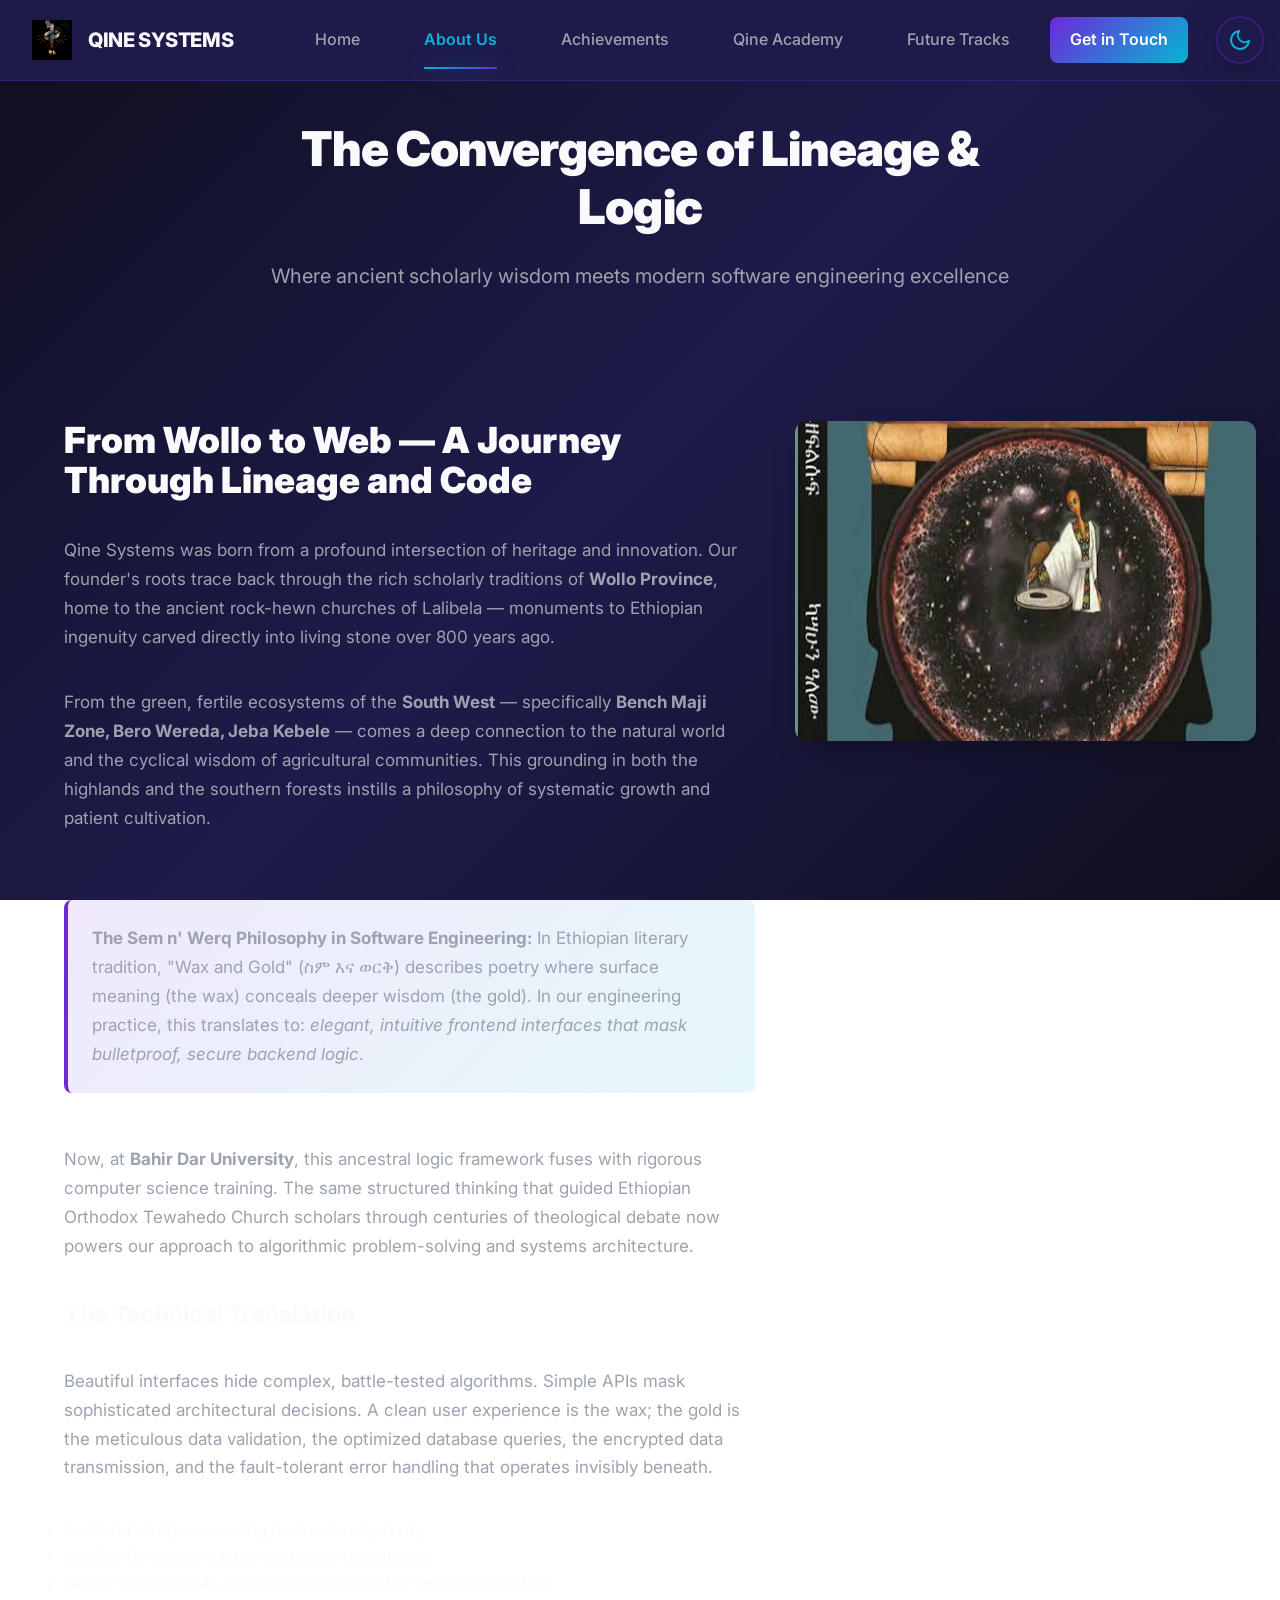
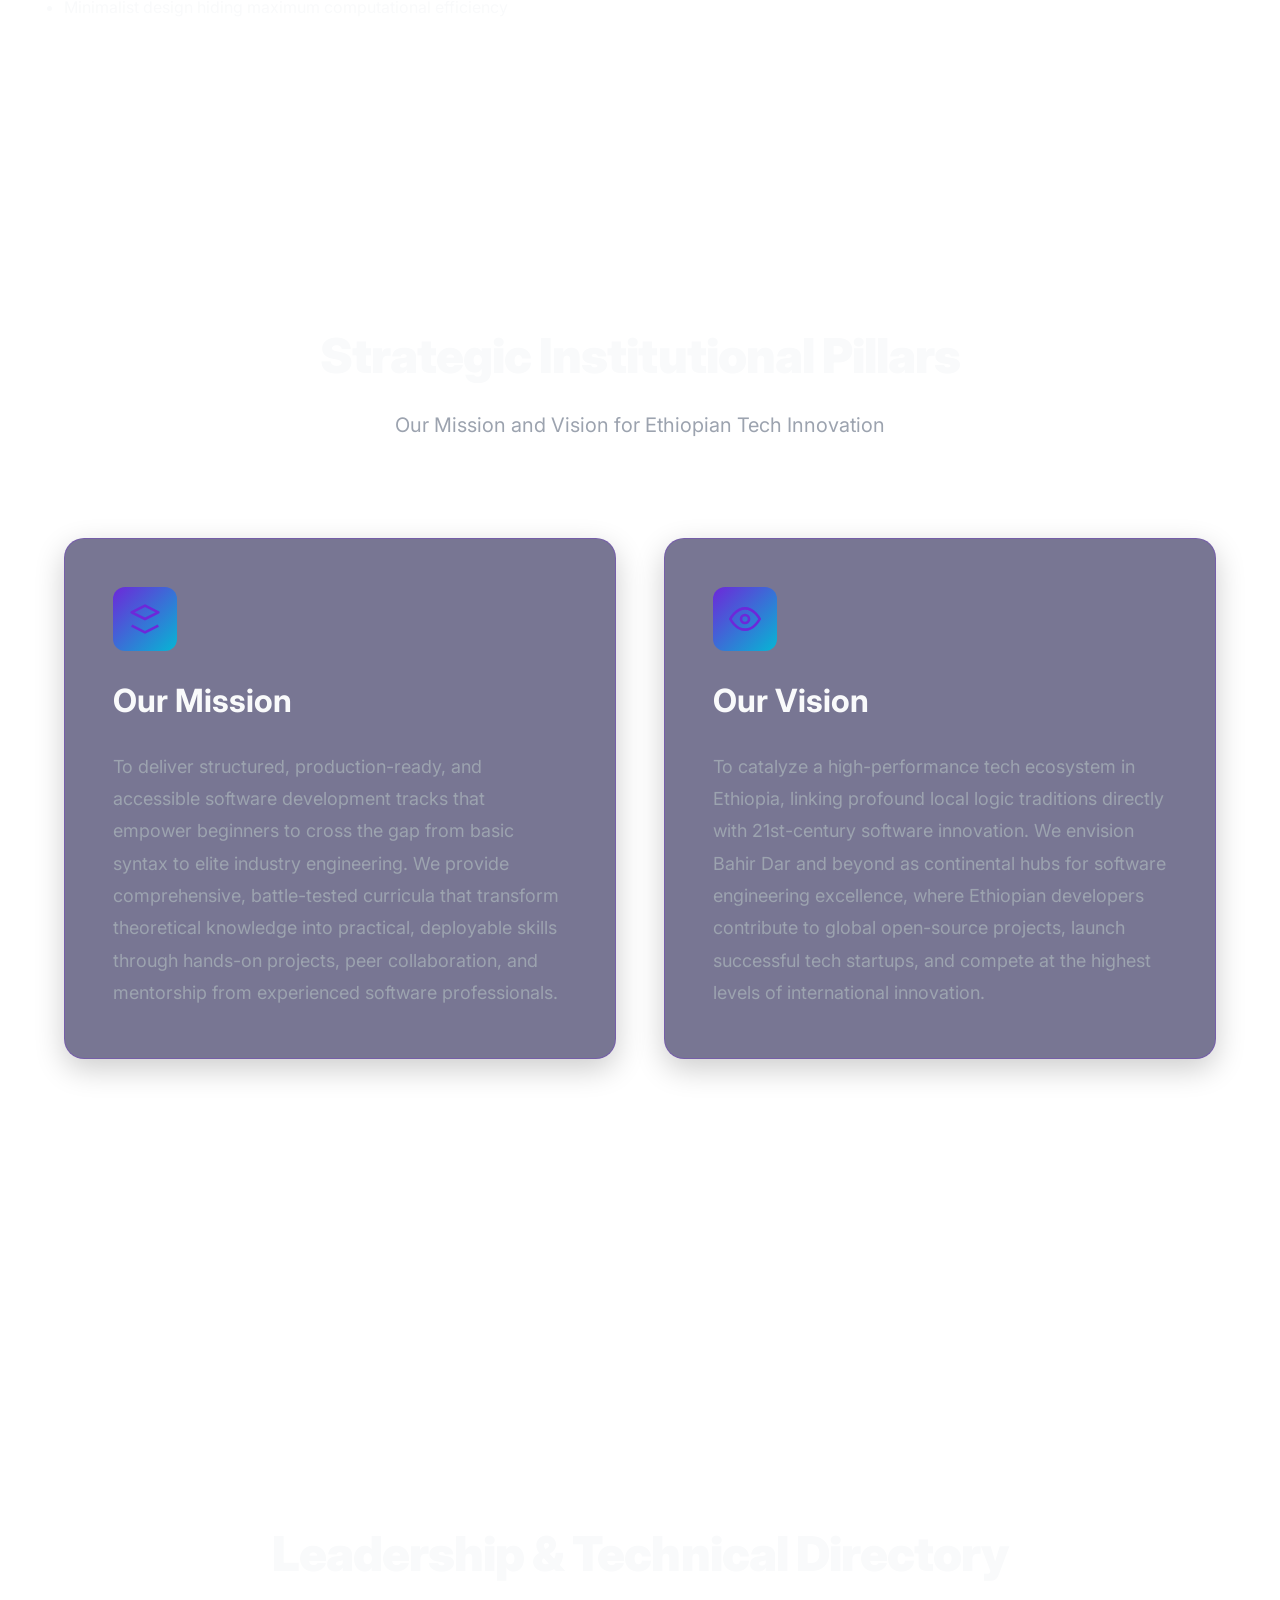
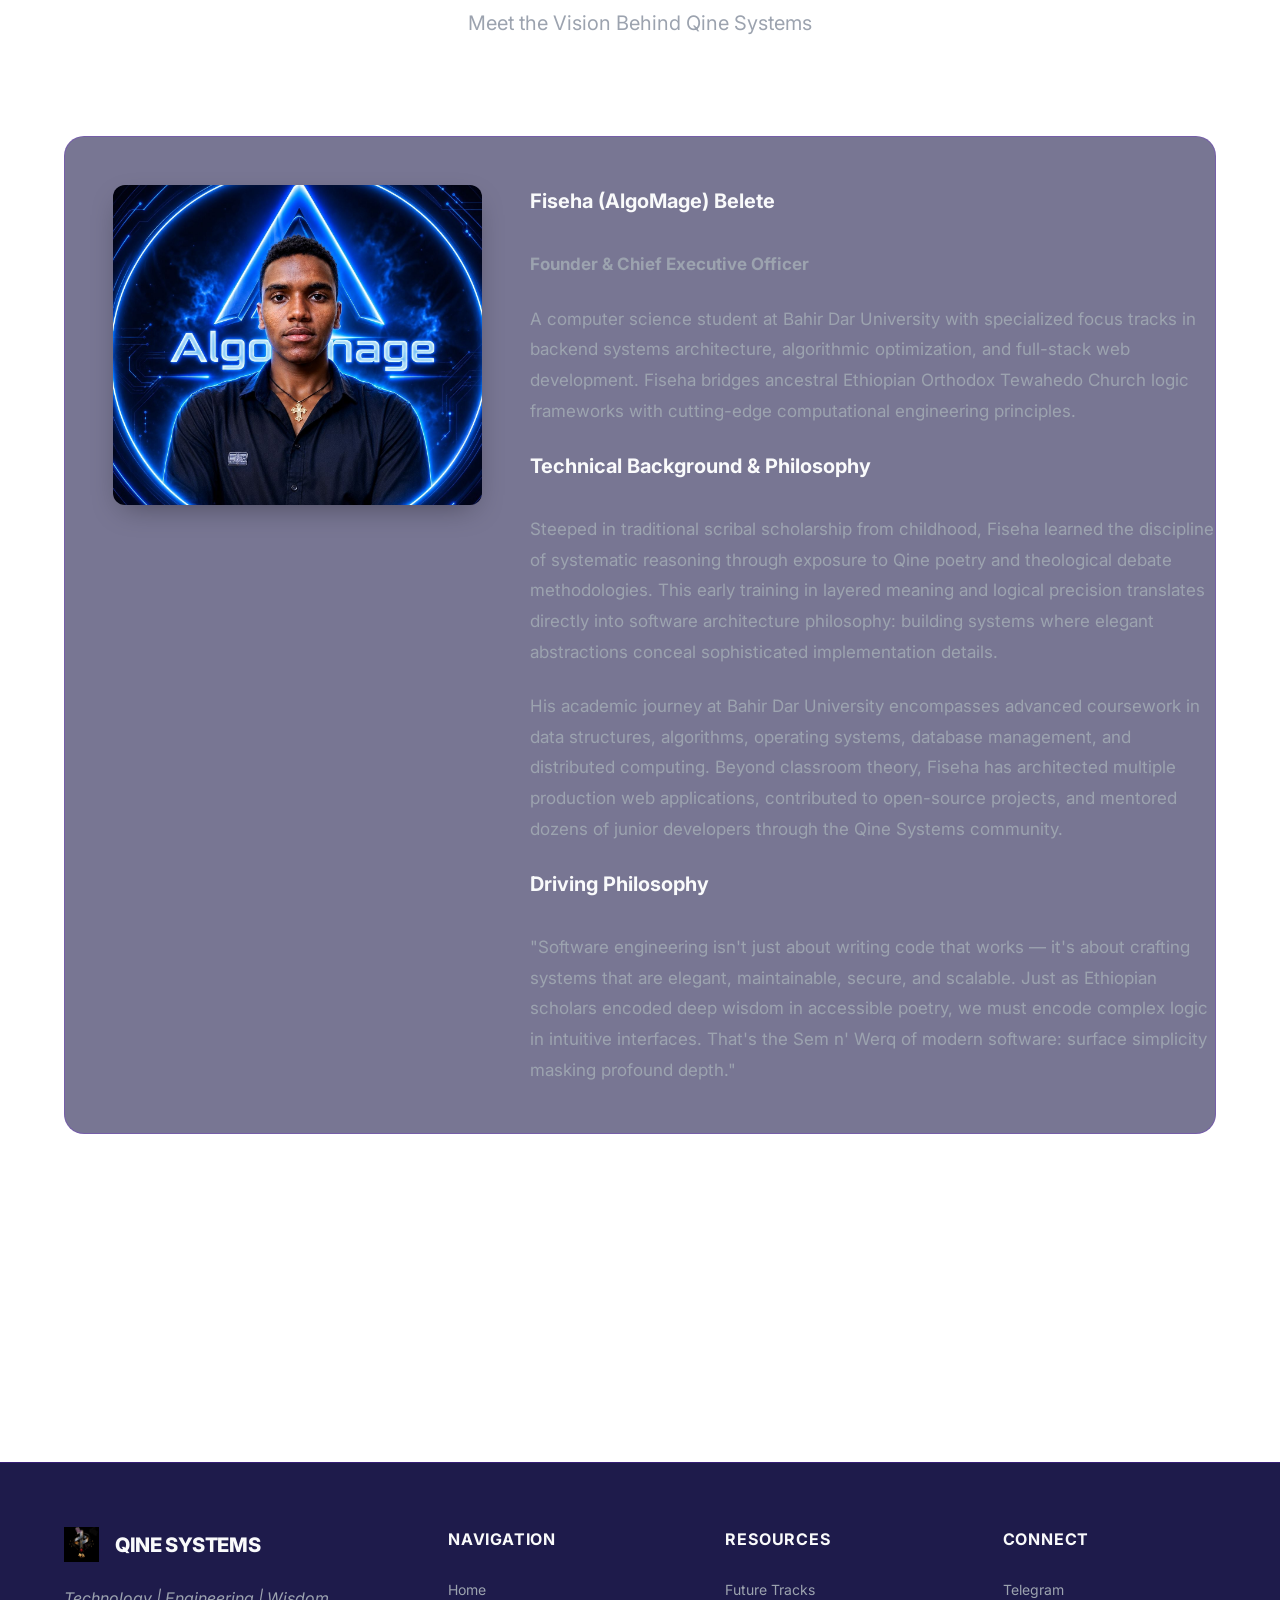
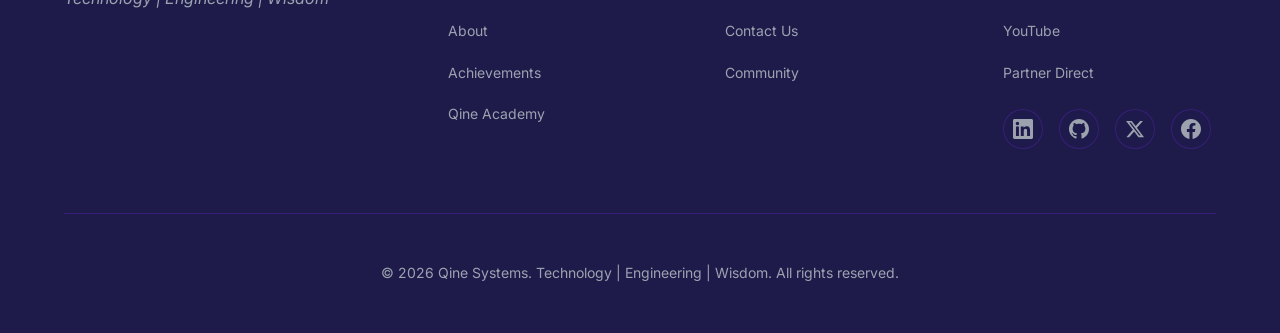
==== commit a440f0f7: "remove unnecessary files and images" ====
--- a/pages/about.html
+++ b/pages/about.html
@@ -17,7 +17,7 @@
     <header class="header" role="banner">
         <nav class="navbar" role="navigation" aria-label="Main navigation">
             <div class="nav-brand">
-                <img src="../QineSystem-Logo.png" alt="Qine Systems Logo" class="nav-logo-image">
+                <img src="../assets/QineSystem-Logo.jpg" alt="Qine Systems Logo" class="nav-logo-image">
                 <a href="home.html" class="logo">QINE SYSTEMS</a>
             </div>
             
@@ -246,7 +246,7 @@
             <div class="footer-content">
                 <div class="footer-brand">
                     <div class="footer-logo-container">
-                        <img src="../QineSystem-Logo.png" alt="Qine Systems Logo" class="footer-logo-image">
+                        <img src="../assets/QineSystem-Logo.jpg" alt="Qine Systems Logo" class="footer-logo-image">
                         <h3 class="footer-logo">QINE SYSTEMS</h3>
                     </div>
                     <p class="footer-tagline">Technology | Engineering | Wisdom</p>
